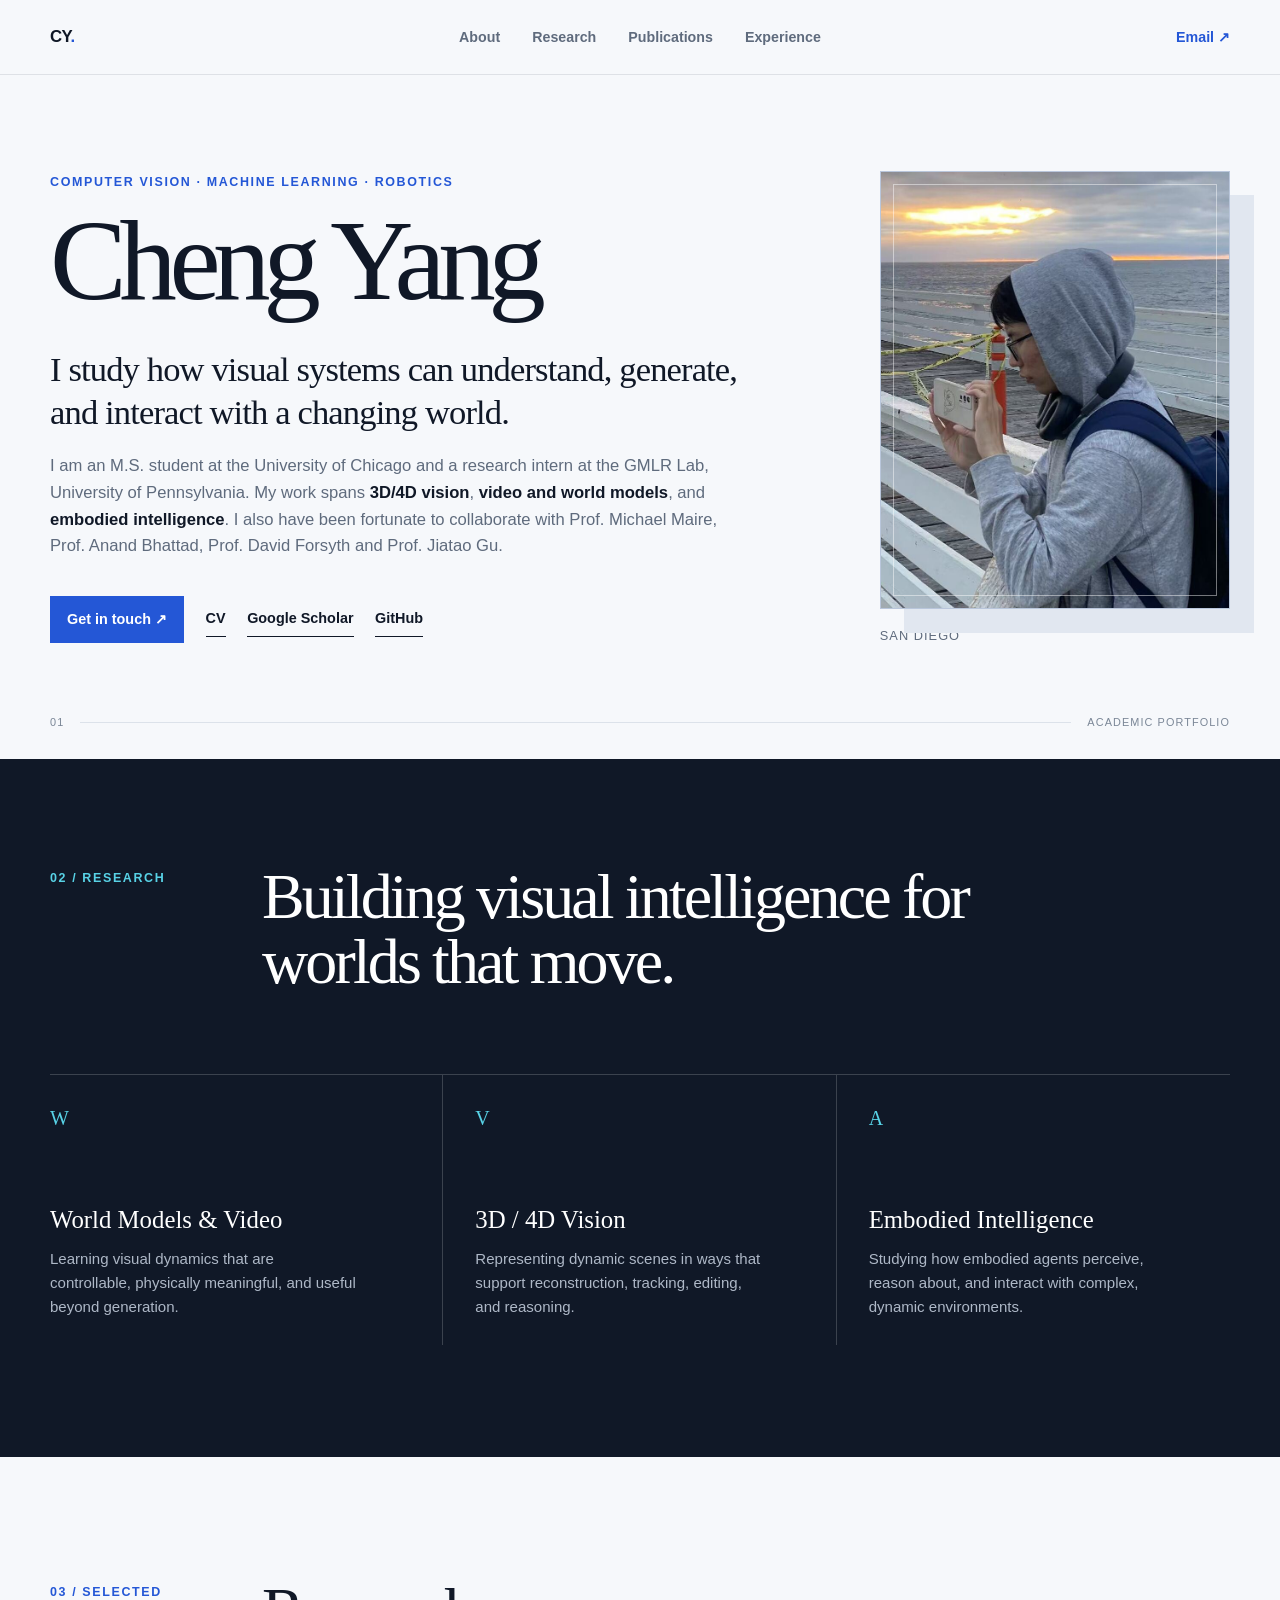
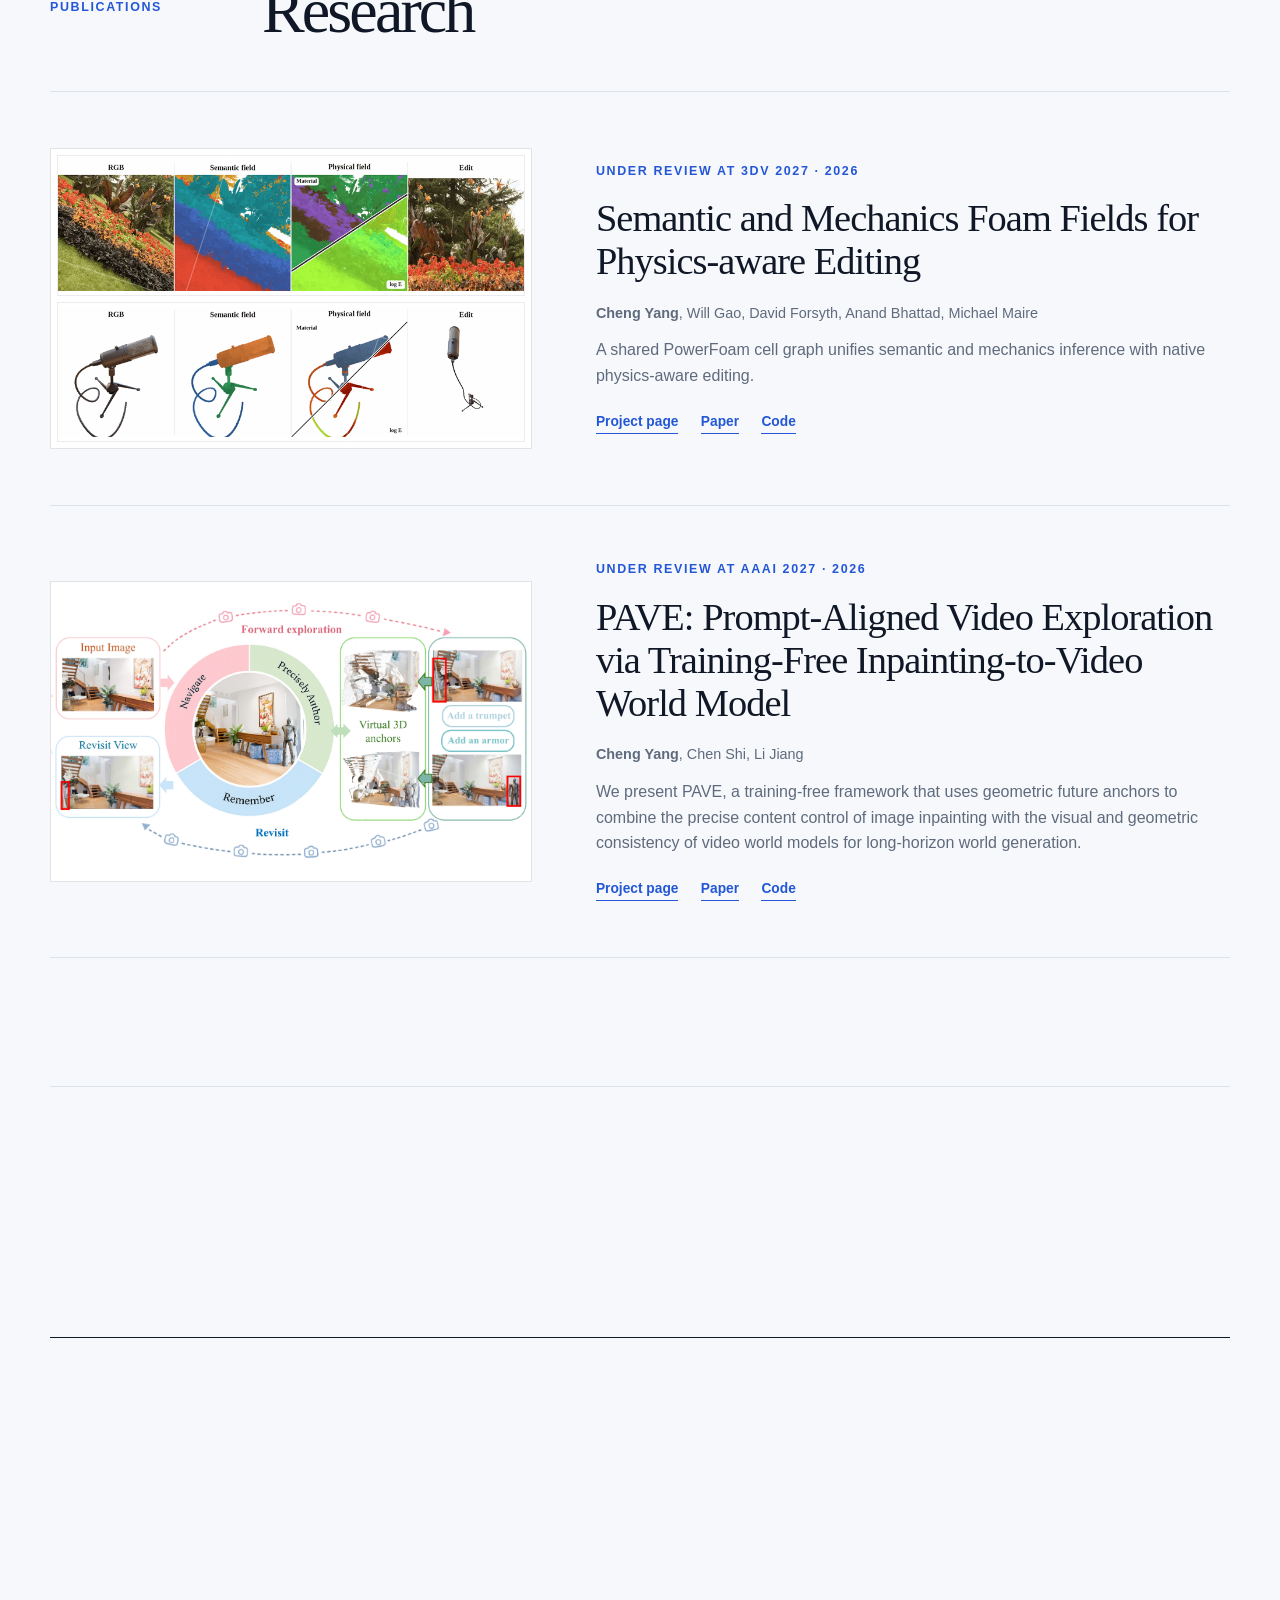
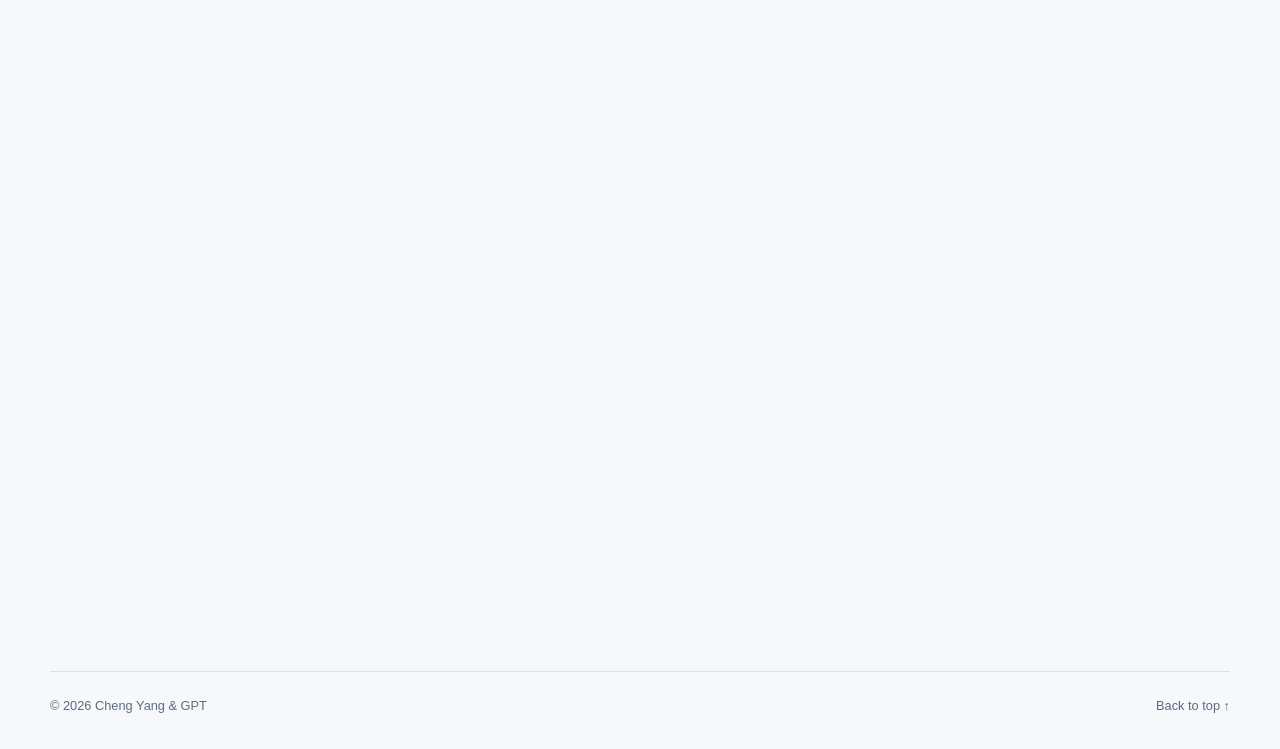
==== index.html @ 05c40b2c "small" ====
<!doctype html>
<html lang="en">
  <head>
    <meta charset="UTF-8" />
    <meta name="viewport" content="width=device-width, initial-scale=1.0" />
    <meta name="description" content="Cheng Yang's academic homepage — research in visual intelligence, 3D/4D vision, world models, and embodied AI." />
    <meta name="theme-color" content="#f6f8fb" />
    <title>Cheng Yang</title>
    <link rel="stylesheet" href="./styles.css" />
  </head>
  <body>
    <a class="skip-link" href="#main">Skip to content</a>

    <header class="site-header" id="top">
      <div class="header-inner">
        <a class="wordmark" href="#top" aria-label="Cheng Yang, home">CY<span class="wordmark-dot">.</span></a>
        <nav aria-label="Main navigation">
          <a href="#about">About</a>
          <a href="#research">Research</a>
          <a href="#publications">Publications</a>
          <a href="#experience">Experience</a>
        </nav>
        <a class="header-contact" href="mailto:chengya@uchicago.edu">Email <span aria-hidden="true">↗</span></a>
      </div>
    </header>

    <main id="main">
      <section class="hero" id="about">
        <div class="hero-copy reveal">
          <p class="eyebrow">Computer Vision · Machine Learning · Robotics</p>
          <h1>Cheng Yang</h1>
          <p class="hero-lede">
            I study how visual systems can understand, generate, and interact with a changing world.
          </p>
          <p class="hero-bio">
            I am an M.S. student at the University of Chicago and a research intern at the <a href="https://jiataogu.me/team/" target="_blank" rel="noreferrer">GMLR Lab</a>,
            University of Pennsylvania. My work spans <strong>3D/4D vision</strong>, <strong>video and world models</strong>,
            and <strong>embodied intelligence</strong>. I also have been fortunate to collaborate with Prof. <a href="https://www.cs.uchicago.edu/~mmaire/" target="_blank" rel="noreferrer">Michael Maire</a>, Prof. <a href="https://anandbhattad.github.io/" target="_blank" rel="noreferrer">Anand Bhattad</a>, Prof. <a href="http://luthuli.cs.uiuc.edu/~daf/" target="_blank" rel="noreferrer">David Forsyth</a> and Prof. <a href="https://jiataogu.me/" target="_blank" rel="noreferrer">Jiatao Gu</a>.
          </p>
          <div class="hero-links" aria-label="Profile links">
            <a class="primary-link" href="mailto:chengya@uchicago.edu">Get in touch <span aria-hidden="true">↗</span></a>
            <a href="#" aria-label="CV placeholder; replace this link with your CV PDF">CV</a>
            <a href="#" aria-label="Google Scholar placeholder; replace this link">Google Scholar</a>
            <a href="https://github.com/ChengY-uchi" target="_blank" rel="noreferrer">GitHub</a>
          </div>
        </div>

        <aside class="portrait-wrap reveal reveal-late" aria-label="Portrait placeholder">
          <div class="portrait-placeholder">
            <div class="portrait-initials" aria-hidden="true">CY</div>
            <img src="./assets/imgs/myself.png" alt="Portrait of Cheng Yang" />
            <div class="portrait-note">
              <!-- <span>Portrait</span>
              <small>Replace with a 4:5 photo</small> -->
            </div>
          </div>
          <p class="portrait-caption">San Diego</p>
        </aside>

        <div class="hero-index" aria-hidden="true">
          <span>01</span>
          <div></div>
          <span>Academic portfolio</span>
        </div>
      </section>

      <section class="research-band" id="research">
        <div class="section-heading reveal">
          <p class="section-number">02 / Research</p>
          <h2>Building visual intelligence for worlds that move.</h2>
        </div>
        <div class="research-grid">
          <article class="research-item reveal">
            <span class="research-code">W</span>
            <h3>World Models &amp; Video</h3>
            <p>Learning visual dynamics that are controllable, physically meaningful, and useful beyond generation.</p>
          </article>
          <article class="research-item reveal reveal-late">
            <span class="research-code">V</span>
            <h3>3D / 4D Vision</h3>
            <p>Representing dynamic scenes in ways that support reconstruction, tracking, editing, and reasoning.</p>
          </article>
          <article class="research-item reveal reveal-later">
            <span class="research-code">A</span>
            <h3>Embodied Intelligence</h3>
            <p>Studying how embodied agents perceive, reason about, and interact with complex, dynamic environments.</p>
          </article>
        </div>
      </section>

      <section class="publications section-shell" id="publications">
        <div class="section-heading publications-heading reveal">
          <p class="section-number">03 / Selected publications</p>
          <h2>Research</h2>
          <!-- <p class="section-aside">Add, remove, or reorder entries in one repeated block.</p> -->
        </div>

        <div class="publication-list">
          <!-- Duplicate a publication article to add another paper. -->
          <article class="publication reveal">
            <div class="publication-visual paper-blue has-image publication-gallery">
              <img src="./assets/imgs/flowers_demo.gif" alt="Paper visual, upper view" />
              <img src="./assets/imgs/microphone_demo.gif" alt="Paper visual, lower view" />
            </div>
            <div class="publication-copy">
              <p class="venue">Under review at 3DV 2027 · 2026</p>
              <h3>Semantic and Mechanics Foam Fields for Physics-aware Editing</h3>
              <p class="authors"><strong>Cheng Yang</strong>, 
                <a href="https://scholar.google.com/citations?user=SacEpXoAAAAJ&hl=en" target="_blank" rel="noreferrer">Will Gao</a>,
                <a href="http://luthuli.cs.uiuc.edu/~daf/" target="_blank" rel="noreferrer">David Forsyth</a>,
                <a href="https://anandbhattad.github.io/" target="_blank" rel="noreferrer">Anand Bhattad</a>,
                <a href="https://people.cs.uchicago.edu/~mmaire/" target="_blank" rel="noreferrer">Michael Maire</a>
              </p>
              <p class="paper-summary">A shared PowerFoam cell graph unifies semantic and mechanics inference with native physics-aware editing.</p>
              <div class="paper-links">
                <!-- <a href="#">Project page</a><a href="#">Paper</a><a href="#">Code</a> -->
                 <a coming soon href="#">Project page</a><a coming soon href="#">Paper</a><a coming soon href="#">Code</a>
              </div>
            </div>
          </article>

          <article class="publication reveal">
            <div class="publication-visual paper-blue has-image" role="img" aria-label="Paper thumbnail placeholder">
              <img src="./assets/imgs/AAAI2027.png" alt="Paper visual" />
            </div>
            <div class="publication-copy">
              <p class="venue">Under review at AAAI 2027 · 2026</p>
              <h3>PAVE: Prompt-Aligned Video Exploration via Training-Free Inpainting-to-Video World Model</h3>
              <p class="authors"><strong>Cheng Yang</strong>, 
                <a href="https://github.com/chenshi3" target="_blank" rel="noreferrer">Chen Shi</a>,
                <a href="https://llijiang.github.io/" target="_blank" rel="noreferrer">Li Jiang</a>
              </p>
              <p class="paper-summary">We present PAVE, a training-free framework that uses geometric future anchors to combine the precise content control of image inpainting with the visual and geometric consistency of video world models for long-horizon world generation.</p>
              <div class="paper-links">
                <a coming soon href="#">Project page</a><a coming soon href="#">Paper</a><a coming soon href="#">Code</a>
              </div>
            </div>
          </article>

          <!-- <article class="publication reveal">
            <div class="publication-visual paper-slate" role="img" aria-label="Paper thumbnail placeholder">
              <span>Paper visual</span>
              <small>Static image, teaser, or short video</small>
            </div>
            <div class="publication-copy">
              <p class="venue">VENUE · YEAR</p>
              <h3>Third paper or ongoing project title</h3>
              <p class="authors"><strong>Cheng Yang</strong>, Collaborator One, Advisor Name</p>
              <p class="paper-summary">This slot can also be labeled “Selected project” while the manuscript is under review.</p>
              <div class="paper-links">
                <a href="#">Project page</a><a href="#">Preprint</a><a href="#">Demo</a>
              </div>
            </div>
          </article> -->
        </div>
      </section>

      <section class="experience section-shell" id="experience">
        <div class="section-heading reveal">
          <p class="section-number">04 / Experience</p>
          <h2>Academic path</h2>
        </div>
        <div class="timeline">
          <article class="timeline-row reveal">
            <p class="timeline-date">2025 — Present</p>
            <div><h3>University of Chicago</h3><p>M.S. in Computer Science · Research with Prof. Michael Maire</p></div>
            <span>Chicago, IL</span>
          </article>
          <article class="timeline-row reveal">
            <p class="timeline-date">Summer 2026</p>
            <div><h3>GMLR Lab, University of Pennsylvania</h3><p>Research Intern · World models and embodied intelligence</p></div>
            <span>Philadelphia, PA</span>
          </article>
          <article class="timeline-row reveal">
            <p class="timeline-date">Summer 2025</p>
            <div><h3>School of Data Science, The Chinese University of Hong Kong (Shenzhen)</h3><p>Research Intern · 3DGS and world models</p></div>
            <span>Shenzhen, China</span>
          </article>
          <article class="timeline-row reveal">
            <p class="timeline-date">Earlier</p>
            <div><h3>Wuhan University</h3><p>Bachelor's studies · Information systems and computer science</p></div>
            <span>Wuhan, China</span>
          </article>
        </div>
      </section>

      <section class="contact section-shell reveal" id="contact">
        <p class="section-number">05 / Contact</p>
        <div class="contact-line">
          <h2>Let’s talk about research.</h2>
          <a href="mailto:chengya@uchicago.edu">chengya@uchicago.edu <span aria-hidden="true">↗</span></a>
        </div>
      </section>
    </main>

    <footer>
      <p>© <span id="year"></span> Cheng Yang & GPT</p>
      <a class="back-to-top" href="#top">Back to top ↑</a>
    </footer>

    <script src="./script.js"></script>
  </body>
</html>
---- styles.css ----
:root {
  --ink: #101827;
  --muted: #5f6b7d;
  --line: #dce2ea;
  --paper: #f6f8fb;
  --white: #ffffff;
  --accent: #2457d6;
  --accent-dark: #173b94;
  --cyan: #58d2e6;
  --serif: "Iowan Old Style", "Baskerville", "Times New Roman", serif;
  --sans: Inter, ui-sans-serif, -apple-system, BlinkMacSystemFont, "Segoe UI", sans-serif;
  --max: 1180px;
}

* { box-sizing: border-box; }

html { scroll-behavior: smooth; }

body {
  margin: 0;
  color: var(--ink);
  background: var(--paper);
  font-family: var(--sans);
  font-size: 16px;
  line-height: 1.6;
  -webkit-font-smoothing: antialiased;
}

a { color: inherit; text-decoration: none; }
a:focus-visible { outline: 3px solid var(--cyan); outline-offset: 4px; }

.skip-link {
  position: fixed;
  left: 1rem;
  top: -5rem;
  z-index: 100;
  padding: .75rem 1rem;
  background: var(--ink);
  color: white;
}
.skip-link:focus { top: 1rem; }

.site-header {
  position: sticky;
  top: 0;
  z-index: 50;
  border-bottom: 1px solid rgba(16, 24, 39, .1);
  background: rgba(246, 248, 251, .92);
  backdrop-filter: blur(16px);
}

.header-inner {
  width: min(calc(100% - 3rem), var(--max));
  height: 74px;
  margin: auto;
  display: grid;
  grid-template-columns: 1fr auto 1fr;
  align-items: center;
  gap: 2rem;
}

.wordmark {
  justify-self: start;
  font-size: 1.05rem;
  font-weight: 780;
  letter-spacing: -.03em;
}
.wordmark-dot { color: var(--accent); }

nav { display: flex; gap: 2rem; }
nav a, .header-contact { font-size: .89rem; font-weight: 600; }
nav a { color: var(--muted); transition: color .2s; }
nav a:hover { color: var(--ink); }

.header-contact {
  justify-self: end;
  color: var(--accent);
}

.hero {
  width: min(calc(100% - 3rem), var(--max));
  min-height: 675px;
  margin: auto;
  display: grid;
  grid-template-columns: minmax(0, 1.35fr) minmax(280px, .65fr);
  gap: clamp(4rem, 8vw, 8rem);
  align-items: center;
  position: relative;
  padding: 6rem 0 7rem;
}

.eyebrow, .section-number, .venue {
  margin: 0 0 1.15rem;
  color: var(--accent);
  font-size: .78rem;
  line-height: 1.2;
  font-weight: 760;
  letter-spacing: .13em;
  text-transform: uppercase;
}

h1, h2, h3, p { text-wrap: pretty; }

h1 {
  margin: 0;
  font: 500 clamp(4.5rem, 9vw, 8rem)/.9 var(--serif);
  letter-spacing: -.065em;
}

.hero-lede {
  max-width: 750px;
  margin: 2.25rem 0 1.25rem;
  font: 500 clamp(1.55rem, 2.7vw, 2.25rem)/1.23 var(--serif);
  letter-spacing: -.025em;
}

.hero-bio {
  max-width: 690px;
  margin: 0;
  color: var(--muted);
  font-size: 1.04rem;
}
.hero-bio strong { color: var(--ink); font-weight: 650; }

.hero-links {
  display: flex;
  flex-wrap: wrap;
  gap: .8rem 1.35rem;
  align-items: center;
  margin-top: 2.25rem;
}
.hero-links a {
  padding: .35rem 0;
  border-bottom: 1px solid currentColor;
  font-size: .9rem;
  font-weight: 680;
}
.hero-links .primary-link {
  padding: .68rem 1rem;
  border: 1px solid var(--accent);
  background: var(--accent);
  color: white;
}
.hero-links .primary-link:hover { background: var(--accent-dark); }
.replace-tag { color: var(--accent); font-size: .66rem; letter-spacing: .04em; }

.portrait-wrap { align-self: center; }
.portrait-placeholder {
  aspect-ratio: 4 / 5;
  position: relative;
  overflow: hidden;
  border: 1px solid #b9c6db;
  background:
    linear-gradient(135deg, rgba(255,255,255,.34), transparent 45%),
    radial-gradient(circle at 72% 20%, rgba(88,210,230,.8), transparent 24%),
    linear-gradient(155deg, #173b94 0%, #2457d6 58%, #0d1730 100%);
  box-shadow: 24px 24px 0 #e1e7f0;
}
.portrait-placeholder::after {
  content: "";
  position: absolute;
  inset: 12px;
  border: 1px solid rgba(255,255,255,.45);
  pointer-events: none;
}
.portrait-placeholder > img {
  position: absolute;
  inset: 0;
  width: 100%;
  height: 100%;
  max-width: 100%;
  max-height: 100%;
  object-fit: contain;
  display: block;
}
.portrait-initials {
  position: absolute;
  left: 1.5rem;
  top: 1.2rem;
  color: rgba(255,255,255,.95);
  font: 500 clamp(3.5rem, 8vw, 6.5rem)/1 var(--serif);
  letter-spacing: -.07em;
}
.portrait-note {
  position: absolute;
  left: 1.55rem;
  right: 1.55rem;
  bottom: 1.4rem;
  display: flex;
  align-items: end;
  justify-content: space-between;
  gap: 1rem;
  color: white;
}
.portrait-note span { font-weight: 700; }
.portrait-note small { max-width: 105px; text-align: right; line-height: 1.35; opacity: .75; }
.portrait-caption { margin: 1.1rem 0 0; color: var(--muted); font-size: .8rem; letter-spacing: .08em; text-transform: uppercase; }

.hero-index {
  position: absolute;
  bottom: 1.7rem;
  left: 0;
  right: 0;
  display: grid;
  grid-template-columns: auto 1fr auto;
  align-items: center;
  gap: 1rem;
  color: #7b8797;
  font-size: .68rem;
  letter-spacing: .1em;
  text-transform: uppercase;
}
.hero-index div { height: 1px; background: var(--line); }

.research-band {
  padding: 7rem max(1.5rem, calc((100vw - var(--max)) / 2));
  color: white;
  background: var(--ink);
}
.research-band .section-number { color: var(--cyan); }
.section-heading { display: grid; grid-template-columns: 180px 1fr; gap: 2rem; align-items: start; }
.section-heading h2 {
  max-width: 860px;
  margin: -.45rem 0 0;
  font: 500 clamp(2.5rem, 5vw, 4.75rem)/1.02 var(--serif);
  letter-spacing: -.045em;
}
.research-grid {
  display: grid;
  grid-template-columns: repeat(3, 1fr);
  margin-top: 5rem;
  border-top: 1px solid rgba(255,255,255,.18);
}
.research-item {
  min-height: 270px;
  padding: 2rem 2rem 0 0;
  border-right: 1px solid rgba(255,255,255,.18);
}
.research-item + .research-item { padding-left: 2rem; }
.research-item:last-child { border-right: 0; }
.research-code { color: var(--cyan); font: 500 1.25rem/1 var(--serif); }
.research-item h3 { margin: 4.5rem 0 .75rem; font: 500 1.55rem/1.2 var(--serif); }
.research-item p { max-width: 310px; margin: 0; color: #aeb8c7; font-size: .94rem; }

.section-shell {
  width: min(calc(100% - 3rem), var(--max));
  margin: auto;
  padding: 8rem 0;
}

.publications-heading {
  grid-template-columns: 180px minmax(0, 1fr) 230px;
  border-bottom: 1px solid var(--line);
  padding-bottom: 3rem;
}
.section-aside { margin: 0; color: var(--muted); font-size: .85rem; }

.publication {
  display: grid;
  grid-template-columns: minmax(300px, .95fr) minmax(0, 1.25fr);
  gap: clamp(2rem, 5vw, 5rem);
  padding: 3.5rem 0;
  border-bottom: 1px solid var(--line);
  align-items: center;
}
.publication-visual {
  aspect-ratio: 16 / 10;
  position: relative;
  overflow: hidden;
  display: flex;
  flex-direction: column;
  align-items: center;
  justify-content: center;
  gap: .35rem;
  border: 1px solid rgba(16,24,39,.12);
  color: white;
}
.publication-visual::before,
.publication-visual::after {
  content: "";
  position: absolute;
  width: 48%;
  aspect-ratio: 1;
  border: 1px solid rgba(255,255,255,.3);
  transform: rotate(18deg);
}
.publication-visual::before { left: -12%; top: -37%; }
.publication-visual::after { right: -8%; bottom: -50%; }
.publication-visual img {
  position: absolute;
  inset: 0;
  width: 100%;
  height: 100%;
  max-width: 100%;
  max-height: 100%;
  object-fit: contain;
  display: block;
}
.paper-blue { background: linear-gradient(145deg, #173b94, #2b65ef); }
.paper-cyan { background: linear-gradient(145deg, #087d98, #58d2e6); }
.paper-slate { background: linear-gradient(145deg, #26344e, #71819d); }
.publication-visual.has-image { background: #fff; }
.publication-gallery {
  display: grid;
  grid-template-rows: repeat(2, minmax(0, 1fr));
  gap: 6px;
  padding: 6px;
}
.publication-gallery img {
  position: static;
  width: 100%;
  height: 100%;
  min-height: 0;
  object-fit: contain;
  border: 1px solid rgba(16,24,39,.08);
}
.publication-visual span { z-index: 1; font: 500 1.55rem/1 var(--serif); }
.publication-visual small { z-index: 1; opacity: .78; }
.publication-copy h3 { margin: 0; font: 500 clamp(1.65rem, 3vw, 2.45rem)/1.12 var(--serif); letter-spacing: -.025em; }
.authors { margin: 1.15rem 0 .8rem; color: var(--muted); font-size: .9rem; }
.paper-summary { max-width: 650px; margin: 0; color: var(--muted); }
.paper-links { display: flex; flex-wrap: wrap; gap: 1.4rem; margin-top: 1.4rem; }
.paper-links a { color: var(--accent); font-size: .86rem; font-weight: 700; border-bottom: 1px solid currentColor; }

.experience { border-top: 1px solid var(--line); }
.experience .section-heading { margin-bottom: 4rem; }
.timeline { border-top: 1px solid var(--ink); }
.timeline-row {
  display: grid;
  grid-template-columns: 180px minmax(0, 1fr) 150px;
  gap: 2rem;
  align-items: start;
  padding: 2rem 0;
  border-bottom: 1px solid var(--line);
}
.timeline-row p { margin: 0; color: var(--muted); font-size: .9rem; }
.timeline-row h3 { margin: -.2rem 0 .25rem; font: 500 1.35rem/1.25 var(--serif); }
.timeline-row > span { text-align: right; color: var(--muted); font-size: .82rem; }

.contact { border-top: 1px solid var(--ink); padding-bottom: 6rem; }
.contact-line { display: flex; align-items: end; justify-content: space-between; gap: 2rem; }
.contact h2 { max-width: 690px; margin: .5rem 0 0; font: 500 clamp(2.7rem, 6vw, 5.4rem)/.98 var(--serif); letter-spacing: -.05em; }
.contact a { color: var(--accent); font-weight: 700; border-bottom: 1px solid currentColor; }

footer {
  width: min(calc(100% - 3rem), var(--max));
  margin: auto;
  padding: 1.5rem 0 2rem;
  border-top: 1px solid var(--line);
  display: flex;
  justify-content: space-between;
  color: var(--muted);
  font-size: .8rem;
}
footer p { margin: 0; }

.reveal {
  opacity: 0;
  transform: translateY(18px);
  transition: opacity .7s ease, transform .7s ease;
}
.reveal-late { transition-delay: .12s; }
.reveal-later { transition-delay: .22s; }
.reveal.visible { opacity: 1; transform: none; }

@media (prefers-reduced-motion: reduce) {
  html { scroll-behavior: auto; }
  .reveal { opacity: 1; transform: none; transition: none; }
}

@media (max-width: 900px) {
  .header-inner { grid-template-columns: 1fr auto; }
  nav { display: none; }
  .hero { grid-template-columns: 1fr 260px; gap: 3rem; min-height: auto; }
  h1 { font-size: clamp(4rem, 12vw, 6.5rem); }
  .section-heading, .publications-heading { grid-template-columns: 1fr; gap: .75rem; }
  .section-aside { max-width: 360px; }
  .research-grid { grid-template-columns: 1fr; }
  .research-item, .research-item + .research-item { min-height: auto; padding: 1.8rem 0 2rem; border-right: 0; border-bottom: 1px solid rgba(255,255,255,.18); }
  .research-item h3 { margin: 2rem 0 .5rem; }
  .publication { gap: 2rem; }
  .timeline-row { grid-template-columns: 135px 1fr; }
  .timeline-row > span { display: none; }
}

@media (max-width: 680px) {
  .header-inner, .hero, .section-shell, footer { width: min(calc(100% - 2rem), var(--max)); }
  .header-inner { height: 64px; }
  .header-contact { font-size: .82rem; }
  .hero { display: flex; flex-direction: column; align-items: stretch; padding: 4.5rem 0 6rem; }
  h1 { font-size: clamp(4.1rem, 22vw, 6rem); }
  .hero-lede { font-size: 1.65rem; }
  .portrait-wrap { width: min(78vw, 310px); margin: 1rem 0 0 auto; }
  .hero-index { bottom: 1.25rem; }
  .research-band { padding: 6rem 1rem; }
  .research-grid { margin-top: 3rem; }
  .section-shell { padding: 6rem 0; }
  .publication { grid-template-columns: 1fr; padding: 2.75rem 0; }
  .publication-copy h3 { font-size: 1.8rem; }
  .timeline-row { grid-template-columns: 1fr; gap: .4rem; }
  .contact-line { align-items: start; flex-direction: column; }
  .contact a { overflow-wrap: anywhere; }
}
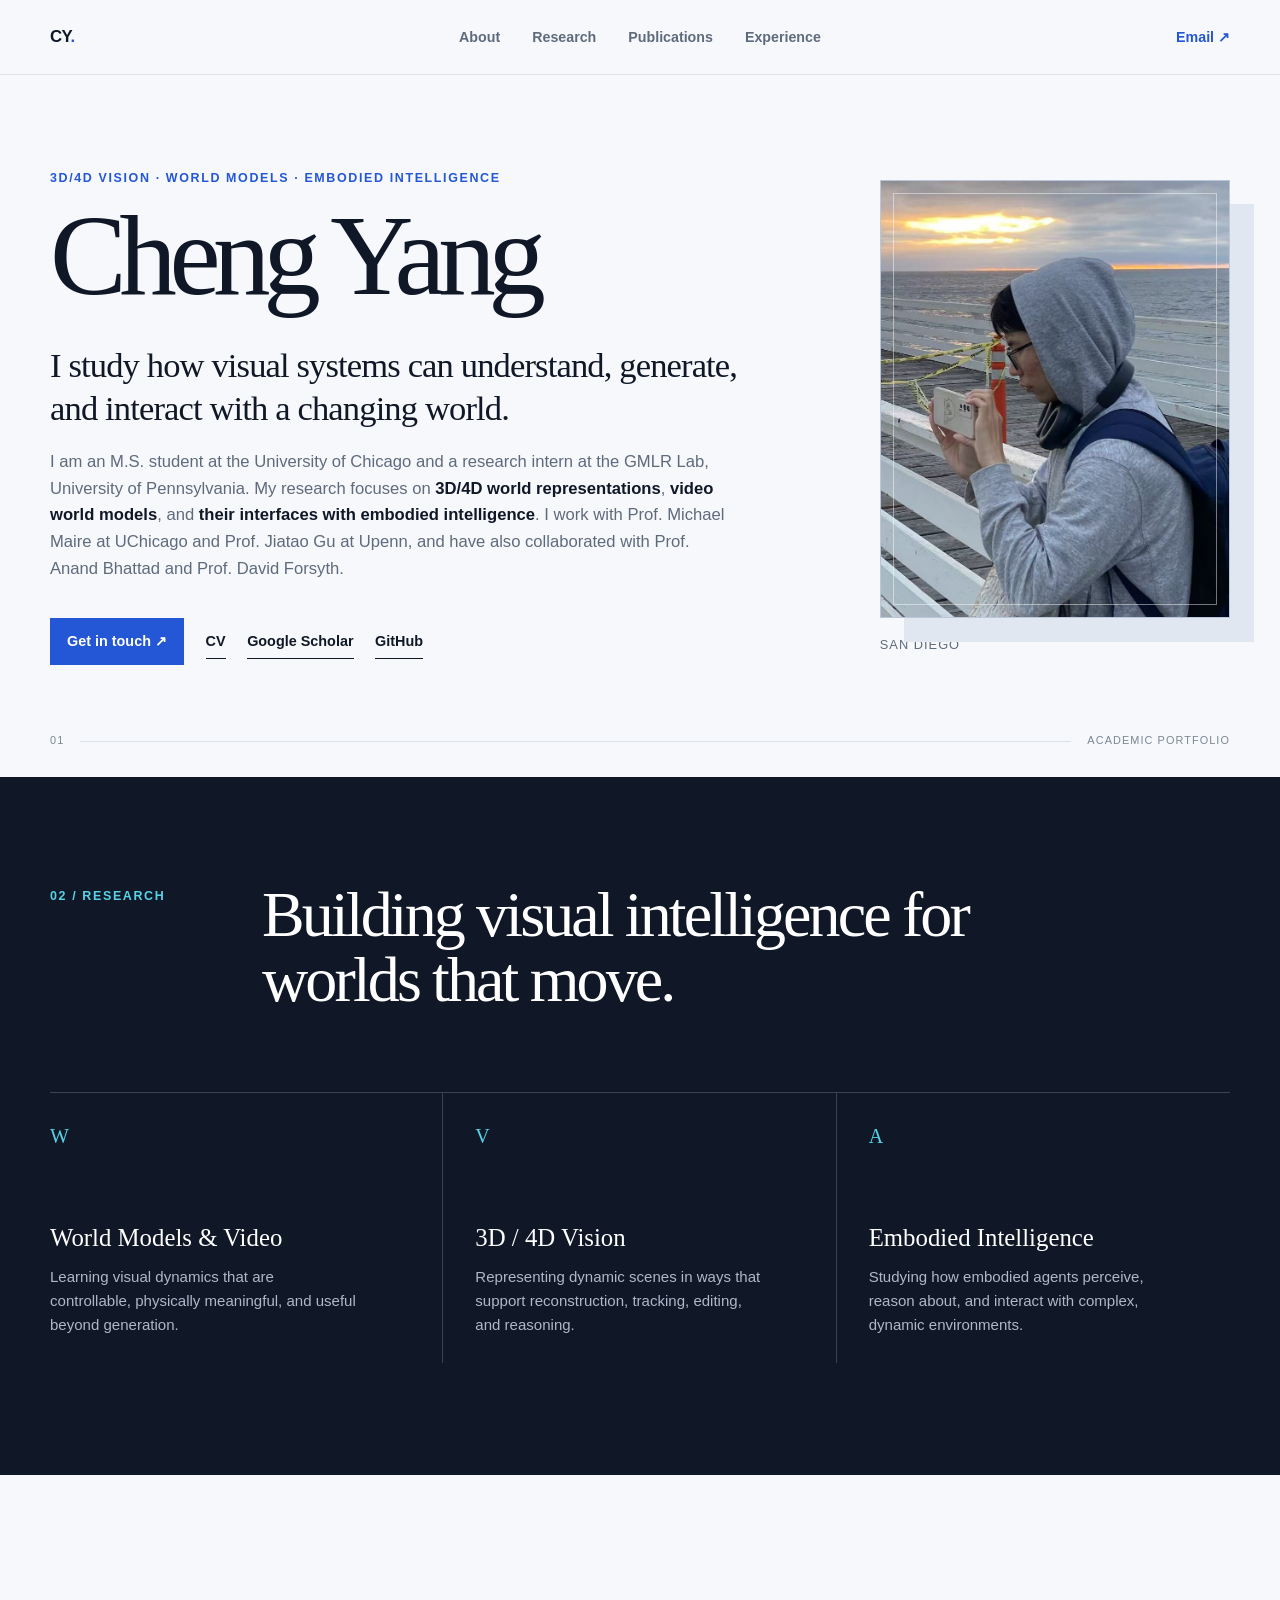
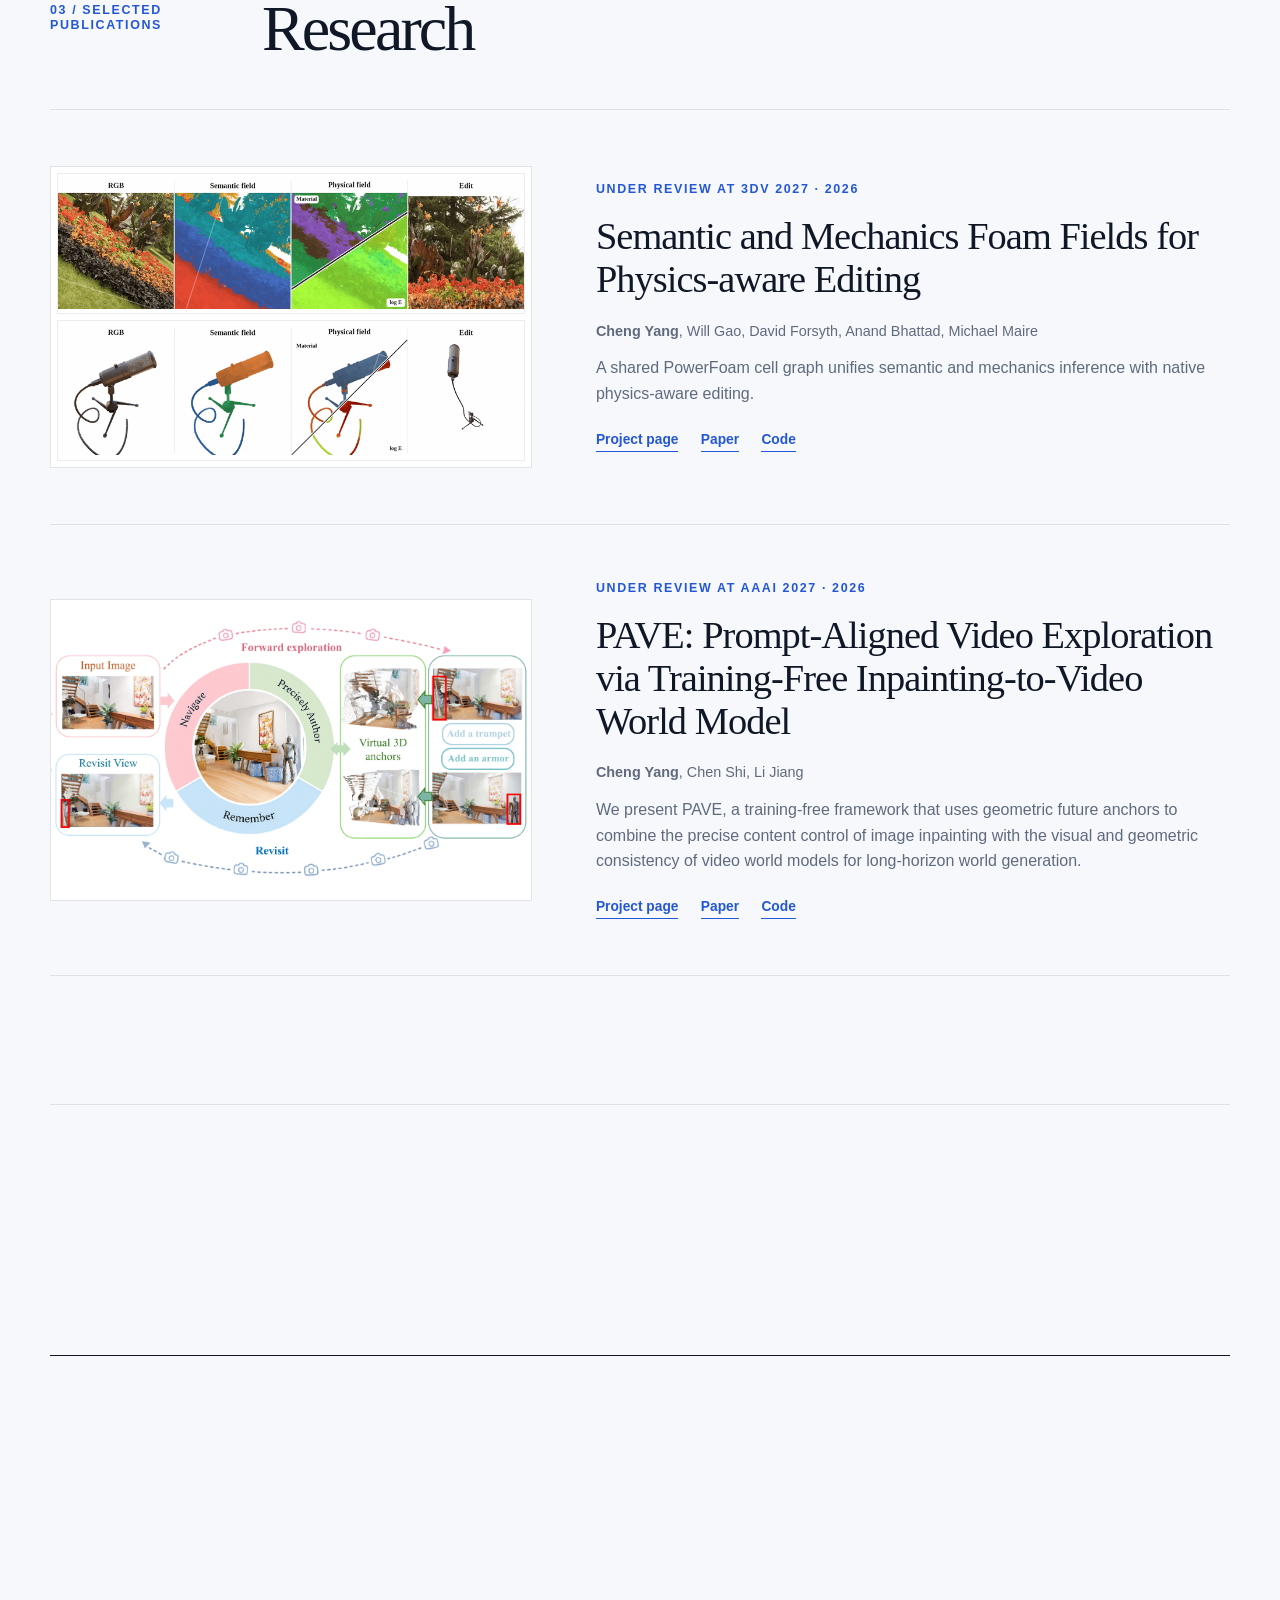
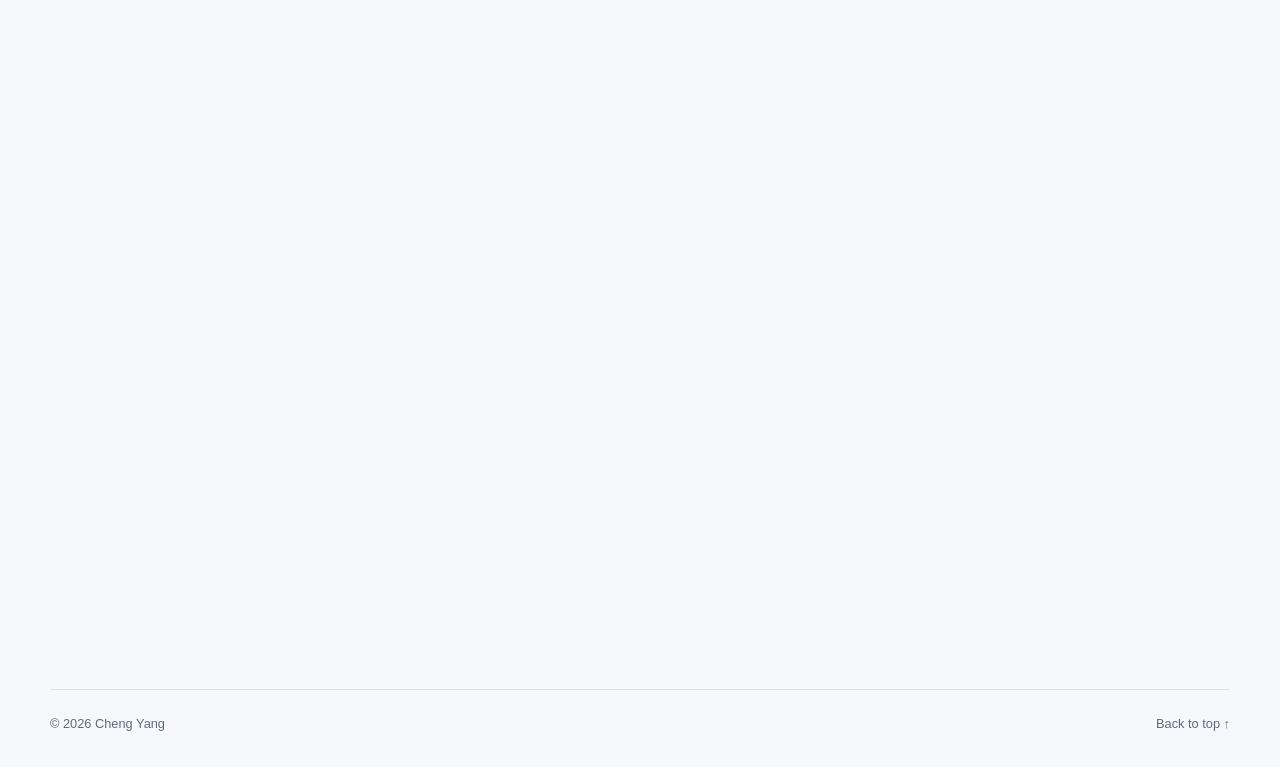
==== commit fec47c8d: "reframe" ====
--- a/index.html
+++ b/index.html
@@ -27,15 +27,15 @@
     <main id="main">
       <section class="hero" id="about">
         <div class="hero-copy reveal">
-          <p class="eyebrow">Computer Vision · Machine Learning · Robotics</p>
+          <p class="eyebrow">3D/4D Vision · World Models · Embodied Intelligence</p>
           <h1>Cheng Yang</h1>
           <p class="hero-lede">
             I study how visual systems can understand, generate, and interact with a changing world.
           </p>
           <p class="hero-bio">
             I am an M.S. student at the University of Chicago and a research intern at the <a href="https://jiataogu.me/team/" target="_blank" rel="noreferrer">GMLR Lab</a>,
-            University of Pennsylvania. My work spans <strong>3D/4D vision</strong>, <strong>video and world models</strong>,
-            and <strong>embodied intelligence</strong>. I also have been fortunate to collaborate with Prof. <a href="https://www.cs.uchicago.edu/~mmaire/" target="_blank" rel="noreferrer">Michael Maire</a>, Prof. <a href="https://anandbhattad.github.io/" target="_blank" rel="noreferrer">Anand Bhattad</a>, Prof. <a href="http://luthuli.cs.uiuc.edu/~daf/" target="_blank" rel="noreferrer">David Forsyth</a> and Prof. <a href="https://jiataogu.me/" target="_blank" rel="noreferrer">Jiatao Gu</a>.
+            University of Pennsylvania. My research focuses on <strong>3D/4D world representations</strong>, <strong>video world models</strong>,
+            and <strong>their interfaces with embodied intelligence</strong>. I work with Prof. <a href="https://www.cs.uchicago.edu/~mmaire/" target="_blank" rel="noreferrer">Michael Maire</a> at UChicago and Prof. <a href="https://jiataogu.me/" target="_blank" rel="noreferrer">Jiatao Gu</a> at Upenn, and have also collaborated with Prof. <a href="https://anandbhattad.github.io/" target="_blank" rel="noreferrer">Anand Bhattad</a> and Prof. <a href="http://luthuli.cs.uiuc.edu/~daf/" target="_blank" rel="noreferrer">David Forsyth</a>.
           </p>
           <div class="hero-links" aria-label="Profile links">
             <a class="primary-link" href="mailto:chengya@uchicago.edu">Get in touch <span aria-hidden="true">↗</span></a>
@@ -194,7 +194,7 @@
     </main>
 
     <footer>
-      <p>© <span id="year"></span> Cheng Yang & GPT</p>
+      <p>© <span id="year"></span> Cheng Yang</p>
       <a class="back-to-top" href="#top">Back to top ↑</a>
     </footer>
 
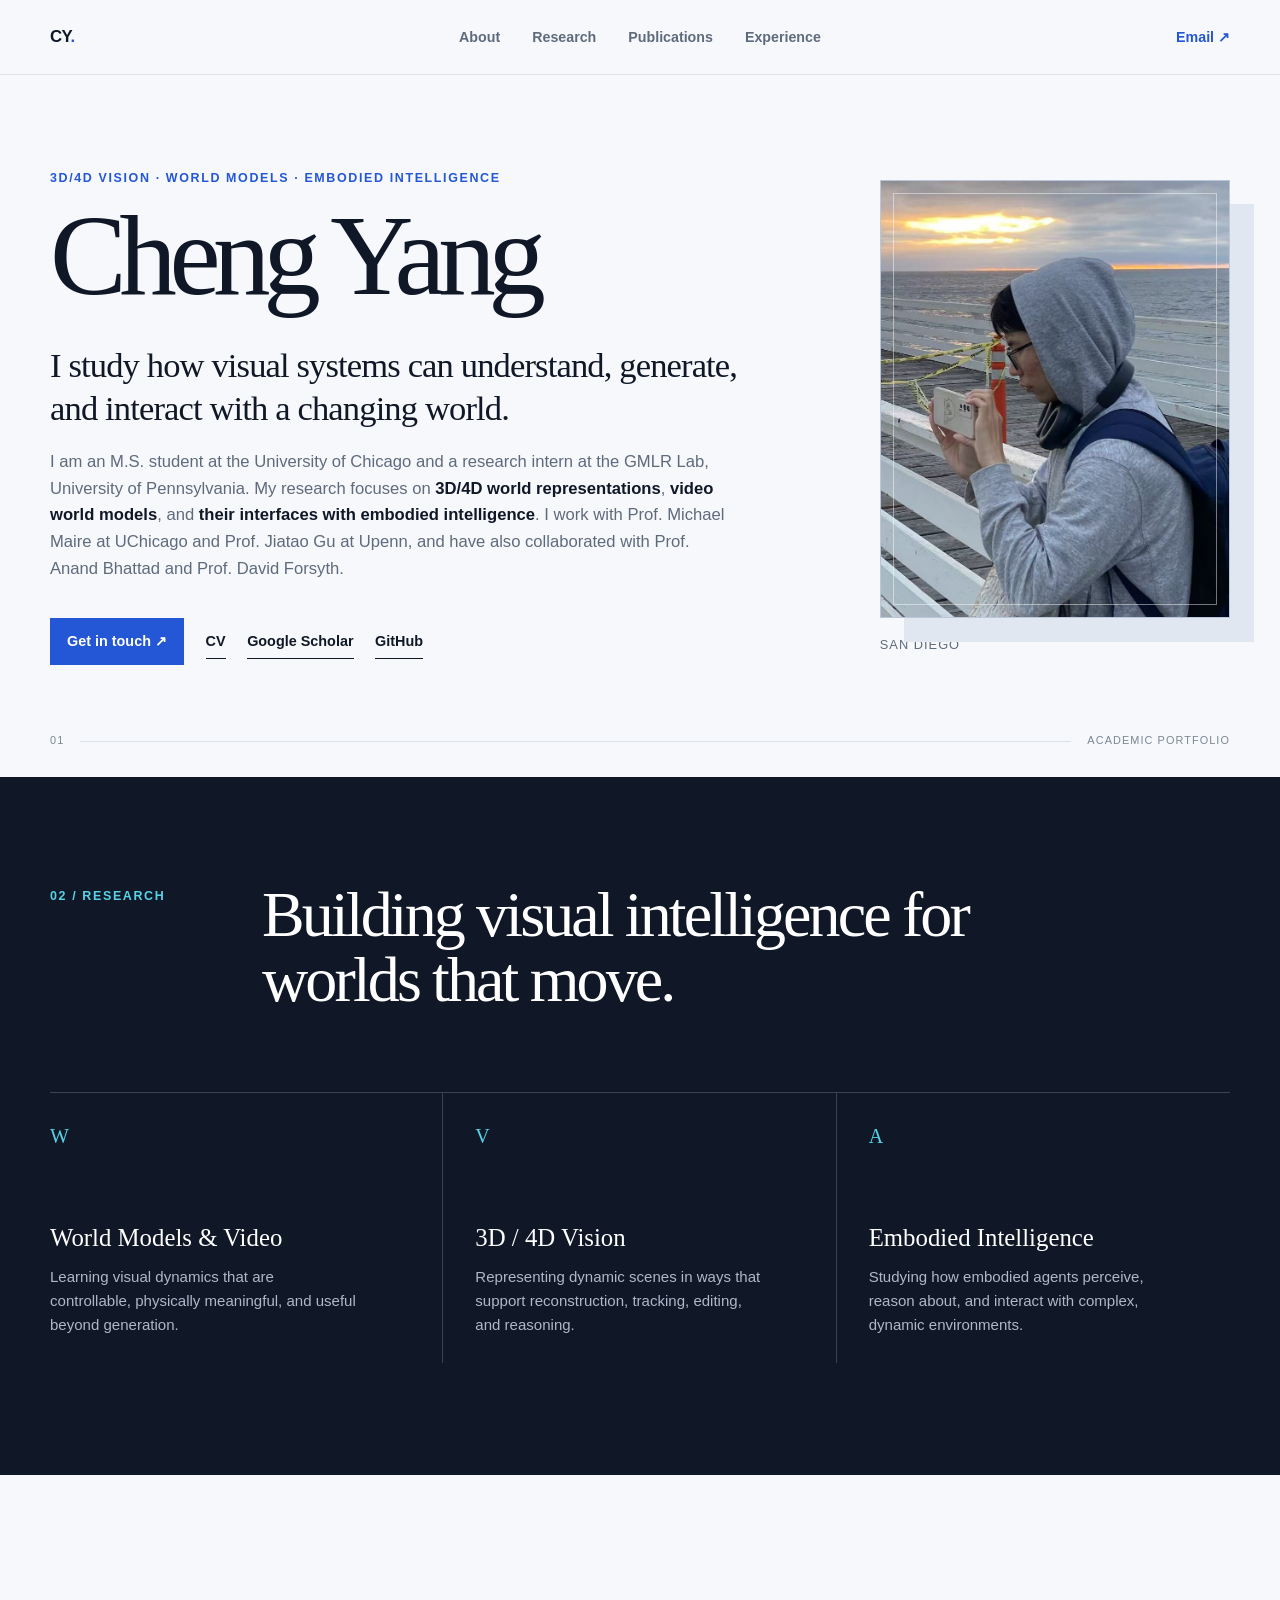
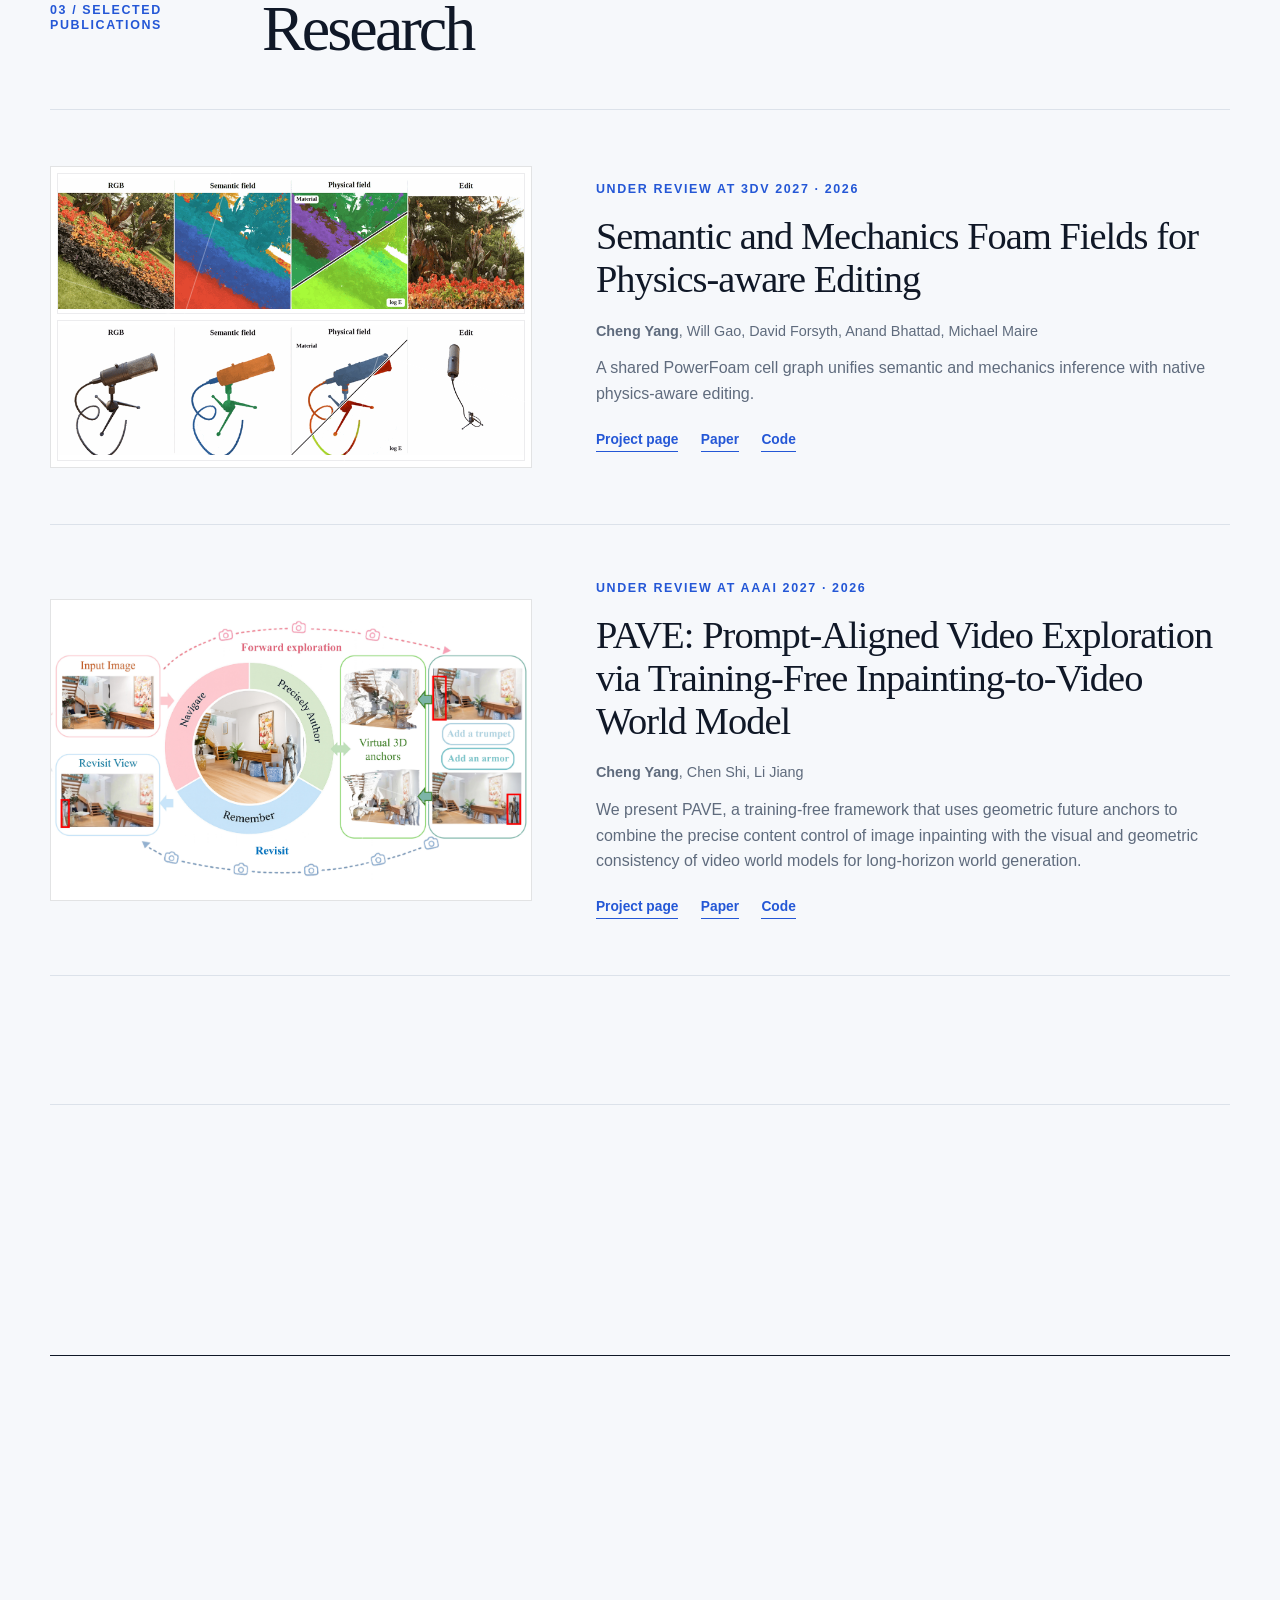
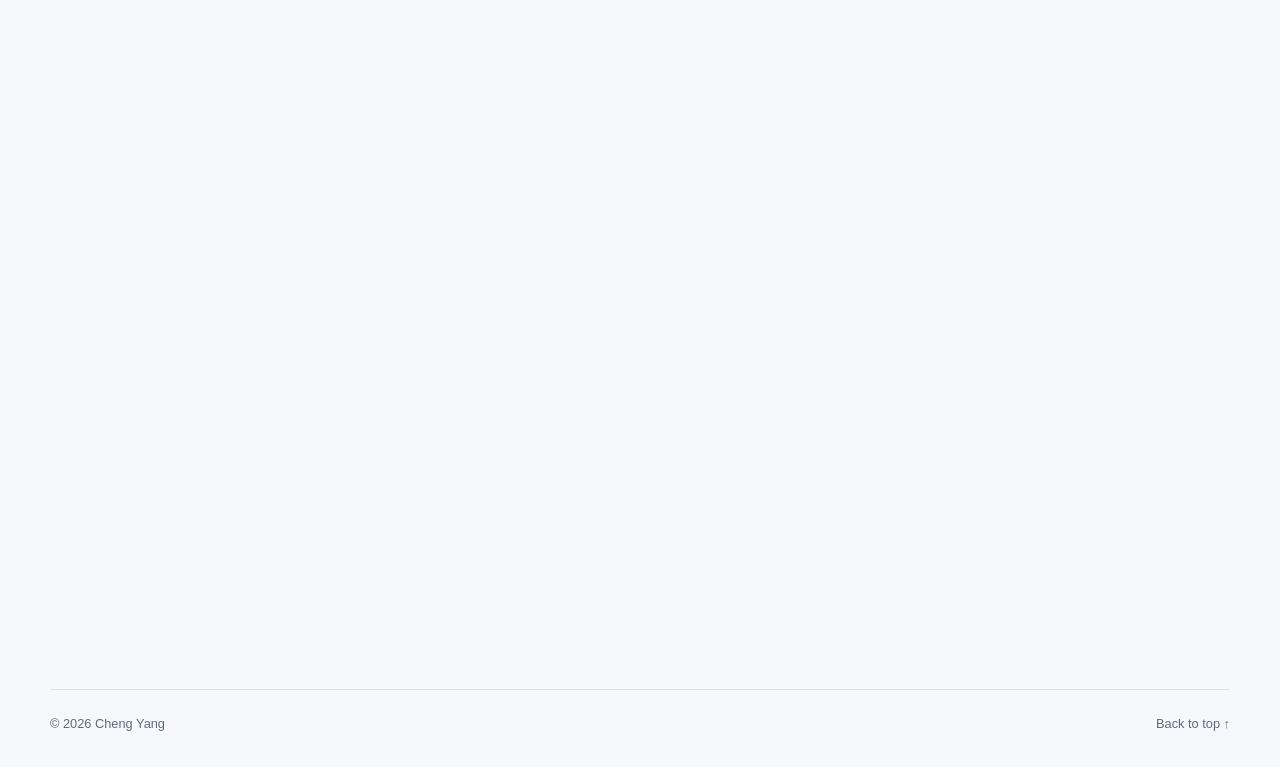
==== commit 8428047e: "cv" ====
--- a/index.html
+++ b/index.html
@@ -39,7 +39,7 @@
           </p>
           <div class="hero-links" aria-label="Profile links">
             <a class="primary-link" href="mailto:chengya@uchicago.edu">Get in touch <span aria-hidden="true">↗</span></a>
-            <a href="#" aria-label="CV placeholder; replace this link with your CV PDF">CV</a>
+            <a href="./assets/CV_ChengY.pdf" target="_blank" rel="noreferrer">CV</a>
             <a href="#" aria-label="Google Scholar placeholder; replace this link">Google Scholar</a>
             <a href="https://github.com/ChengY-uchi" target="_blank" rel="noreferrer">GitHub</a>
           </div>
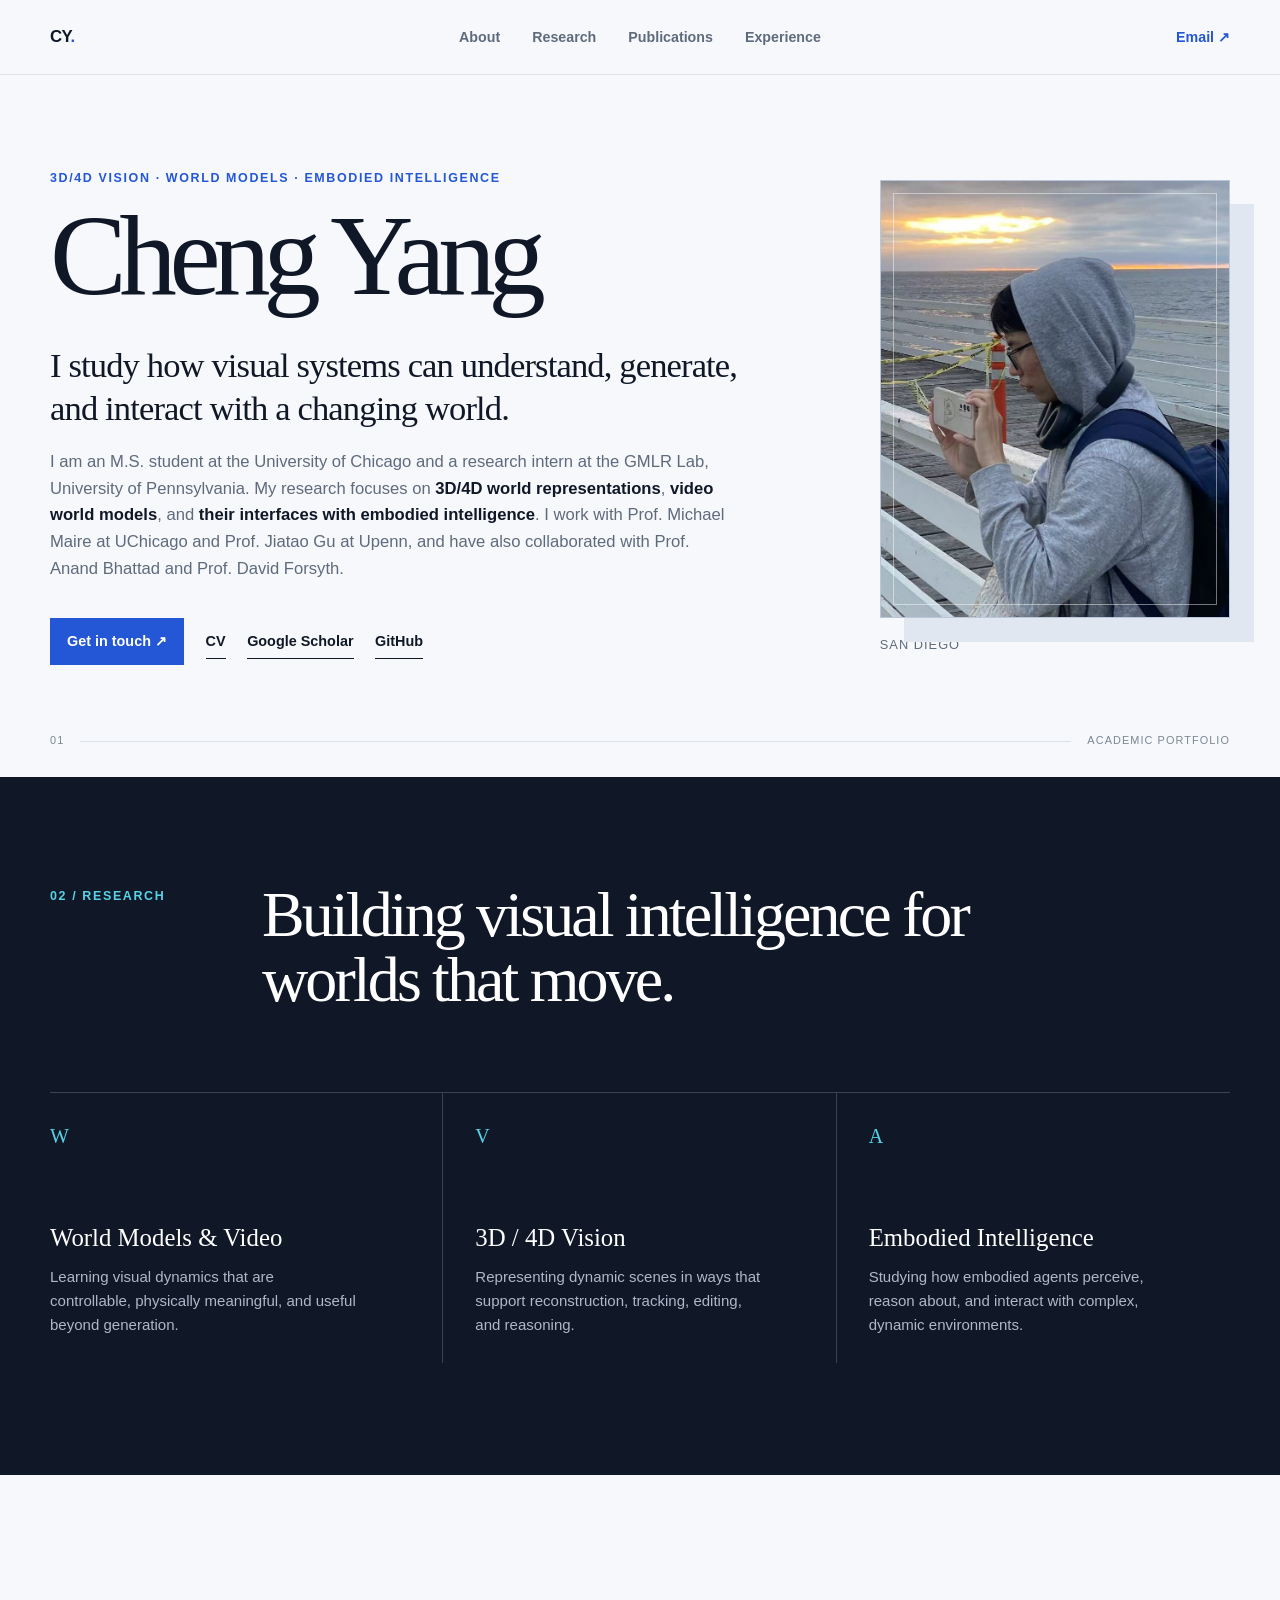
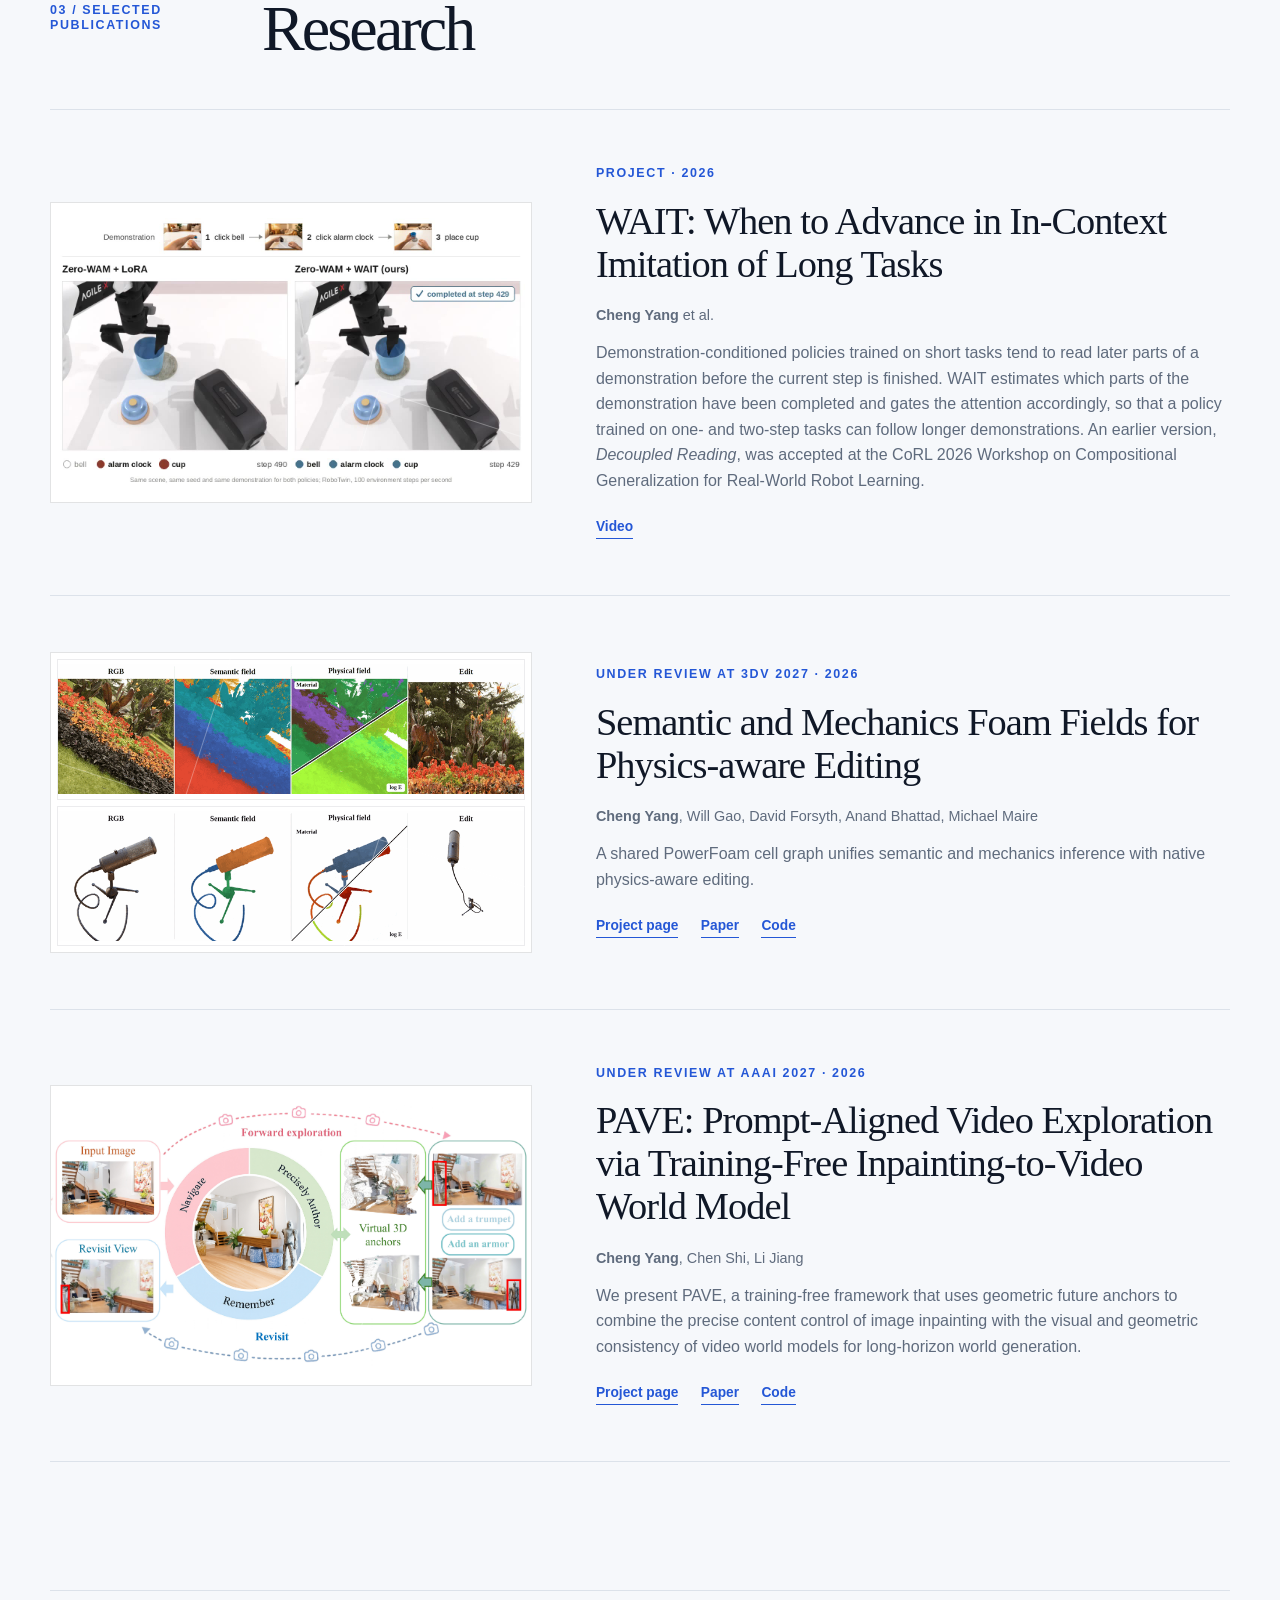
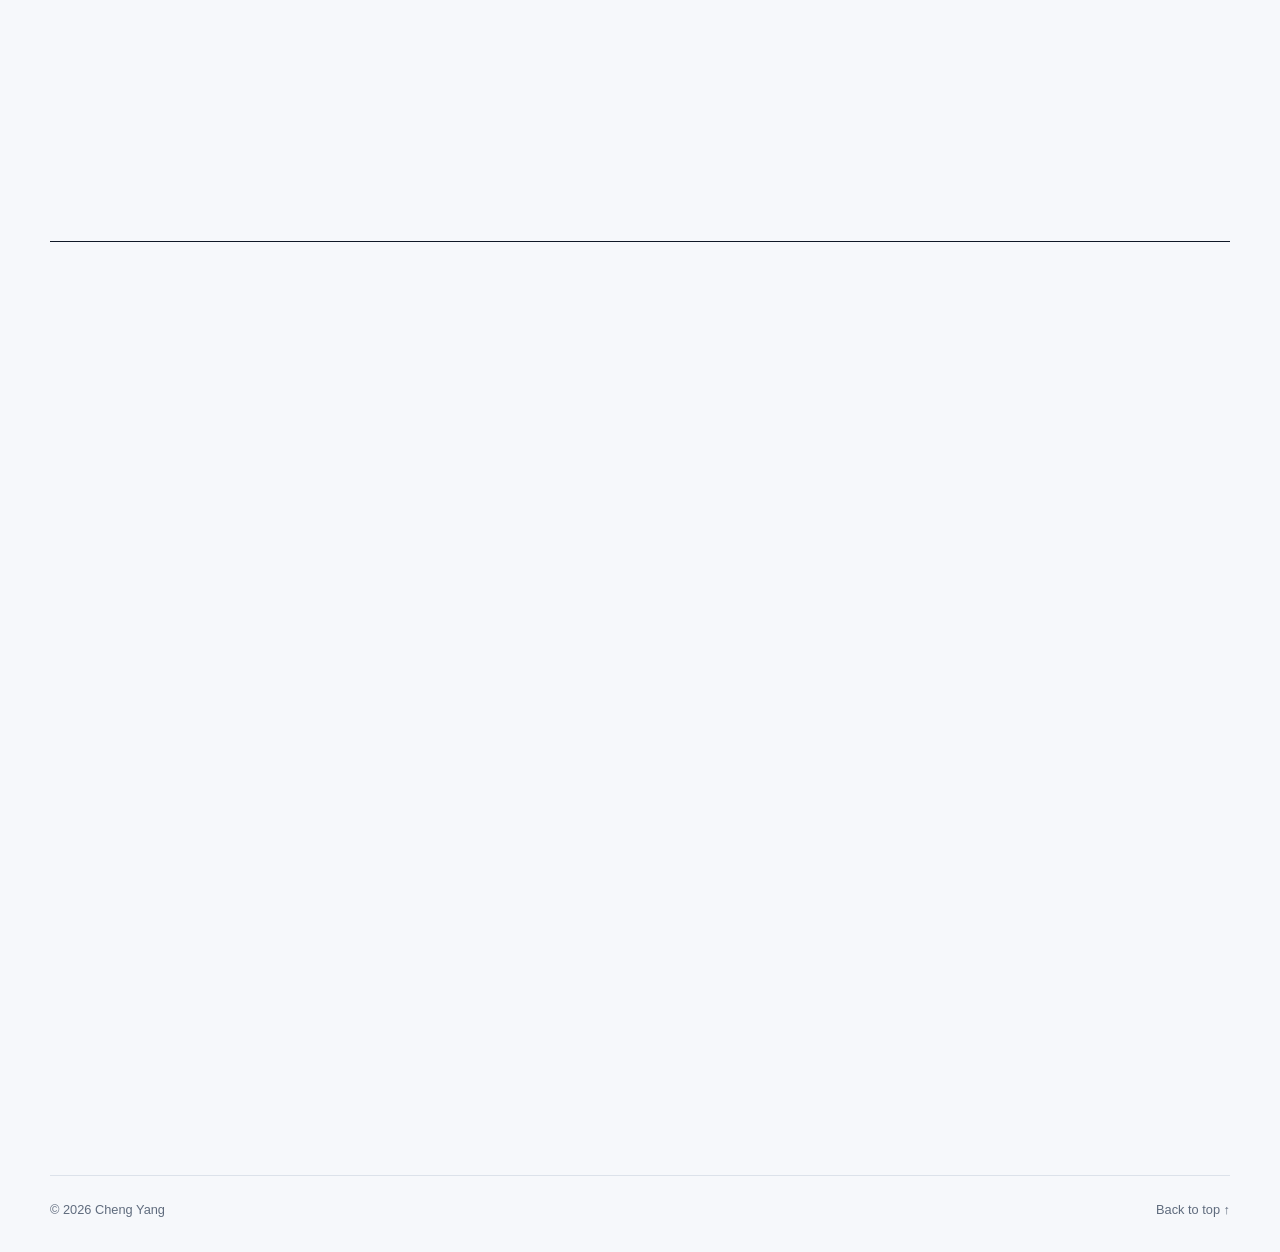
==== commit d9cb1ebf: "Add WAIT entry with the RoboTwin comparison video New publication entry at the top of the list with " ====
--- a/index.html
+++ b/index.html
@@ -98,6 +98,21 @@
         <div class="publication-list">
           <!-- Duplicate a publication article to add another paper. -->
           <article class="publication reveal">
+            <div class="publication-visual paper-blue has-image">
+              <video src="./assets/videos/wait_robotwin_comparison.mp4" poster="./assets/imgs/wait_robotwin_poster.jpg" autoplay muted loop playsinline preload="metadata" aria-label="Side-by-side rollouts on RoboTwin: Zero-WAM + LoRA skips a step of the demonstration, Zero-WAM + WAIT completes all three steps in order"></video>
+            </div>
+            <div class="publication-copy">
+              <p class="venue">Project · 2026</p>
+              <h3>WAIT: When to Advance in In-Context Imitation of Long Tasks</h3>
+              <p class="authors"><strong>Cheng Yang</strong> et al.</p>
+              <p class="paper-summary">Demonstration-conditioned policies trained on short tasks tend to read later parts of a demonstration before the current step is finished. WAIT estimates which parts of the demonstration have been completed and gates the attention accordingly, so that a policy trained on one- and two-step tasks can follow longer demonstrations. An earlier version, <em>Decoupled Reading</em>, was accepted at the CoRL 2026 Workshop on Compositional Generalization for Real-World Robot Learning.</p>
+              <div class="paper-links">
+                <a href="./assets/videos/wait_robotwin_comparison.mp4" target="_blank" rel="noreferrer">Video</a>
+              </div>
+            </div>
+          </article>
+
+          <article class="publication reveal">
             <div class="publication-visual paper-blue has-image publication-gallery">
               <img src="./assets/imgs/flowers_demo.gif" alt="Paper visual, upper view" />
               <img src="./assets/imgs/microphone_demo.gif" alt="Paper visual, lower view" />
--- a/styles.css
+++ b/styles.css
@@ -295,6 +295,15 @@
   max-height: 100%;
   object-fit: contain;
   display: block;
+}
+.publication-visual video {
+  position: absolute;
+  inset: 0;
+  width: 100%;
+  height: 100%;
+  object-fit: contain;
+  display: block;
+  background: #fff;
 }
 .paper-blue { background: linear-gradient(145deg, #173b94, #2b65ef); }
 .paper-cyan { background: linear-gradient(145deg, #087d98, #58d2e6); }
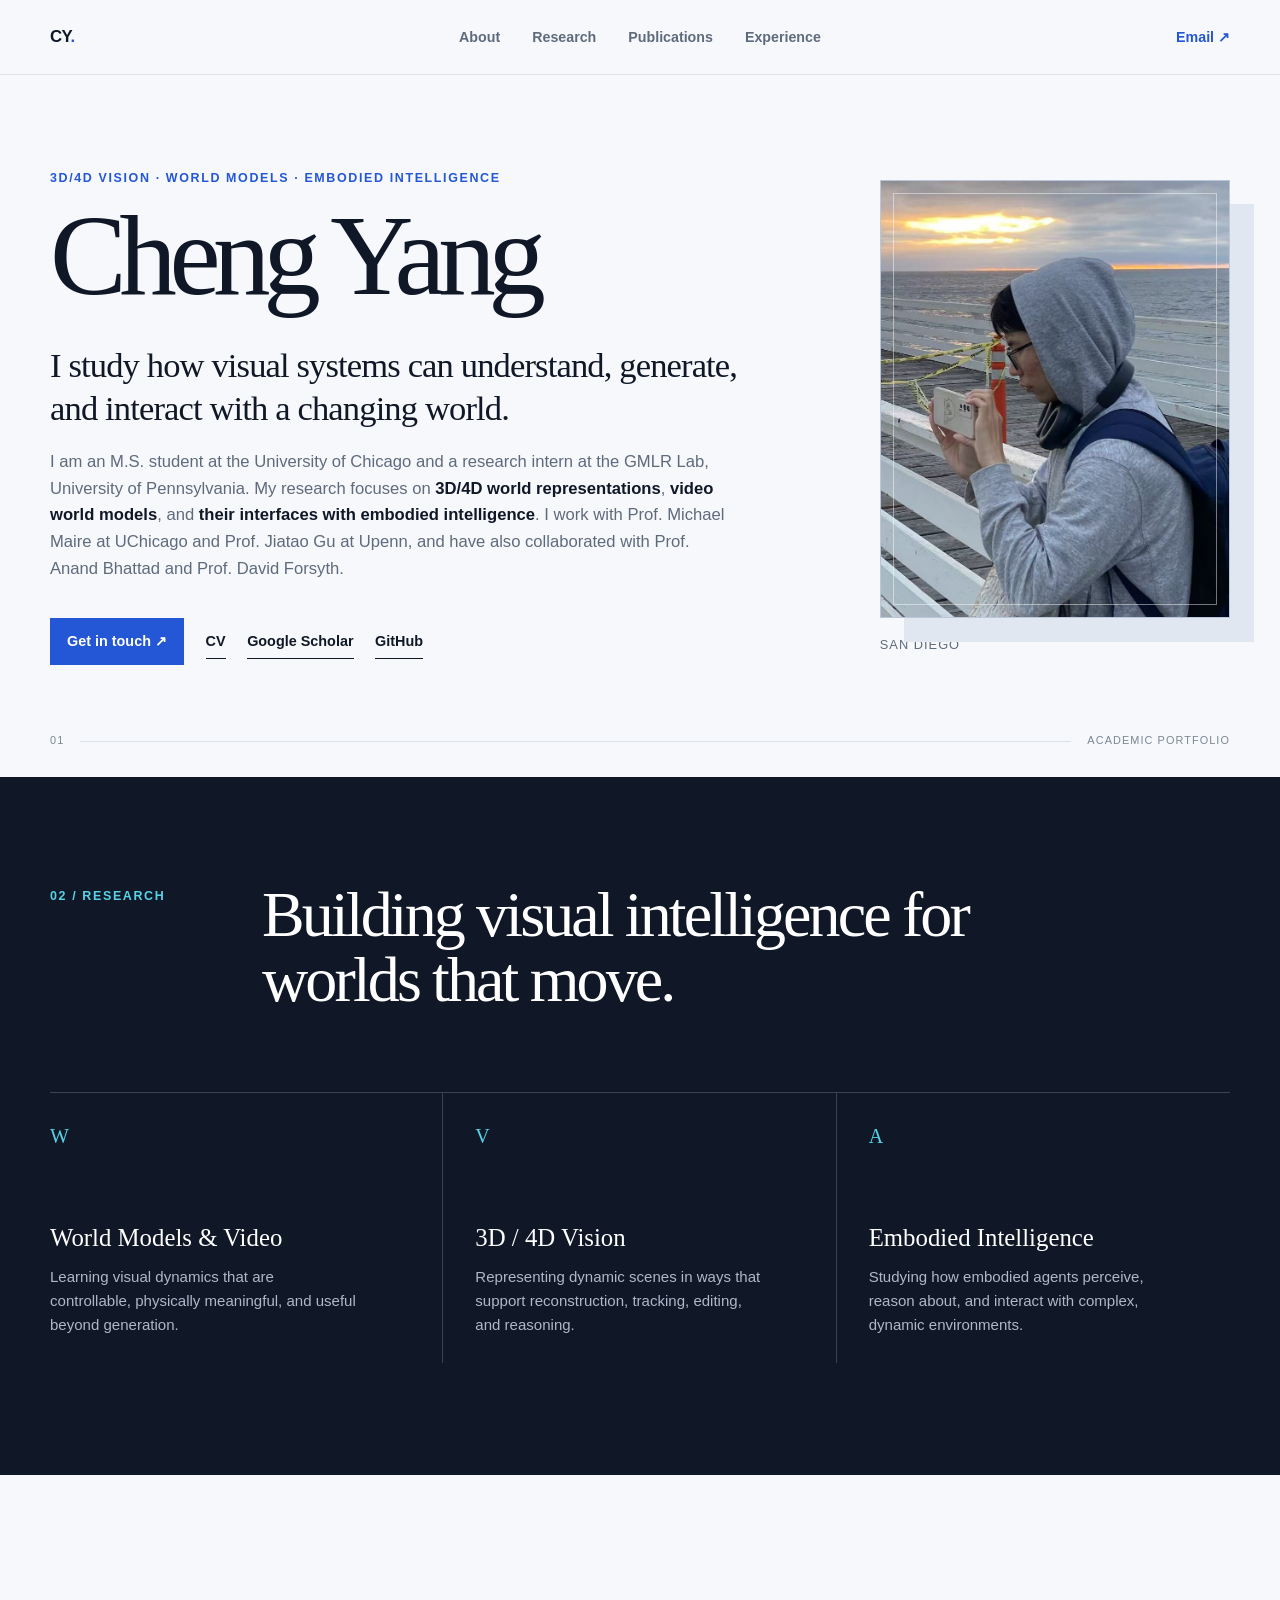
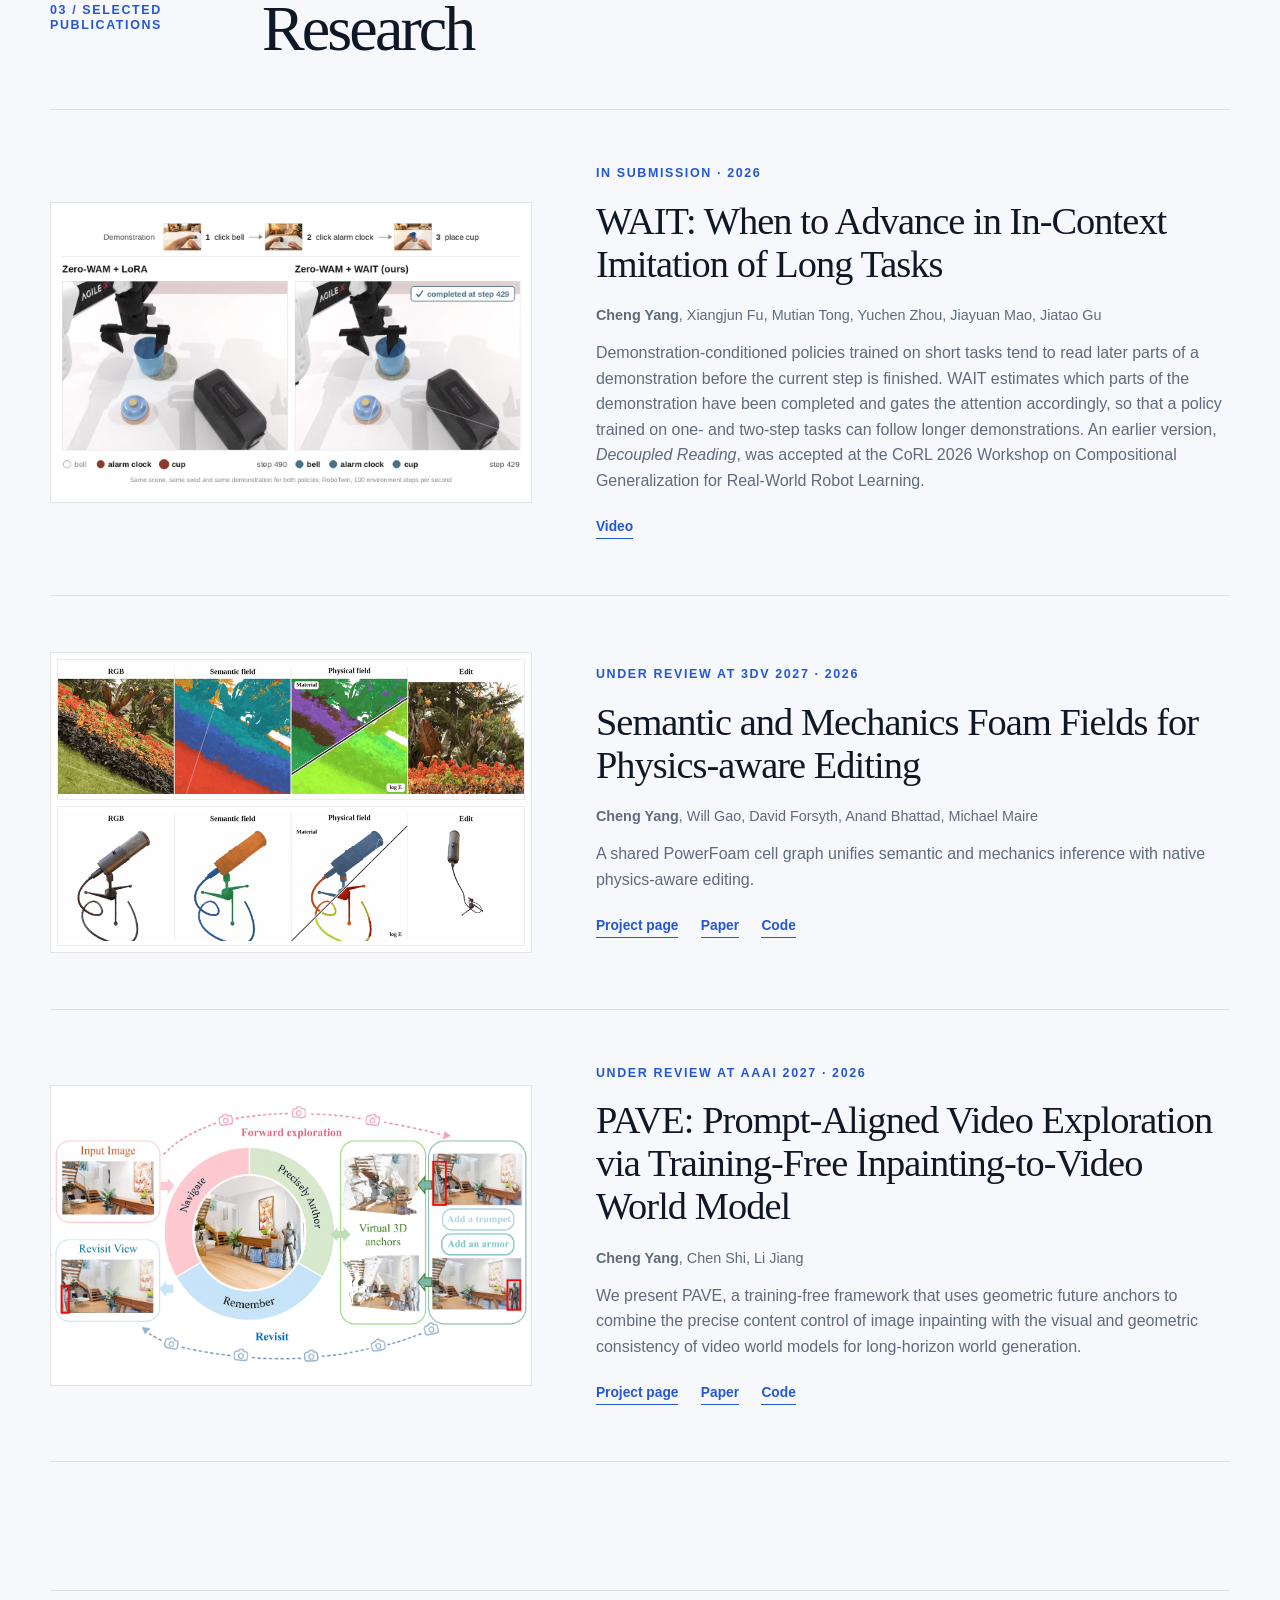
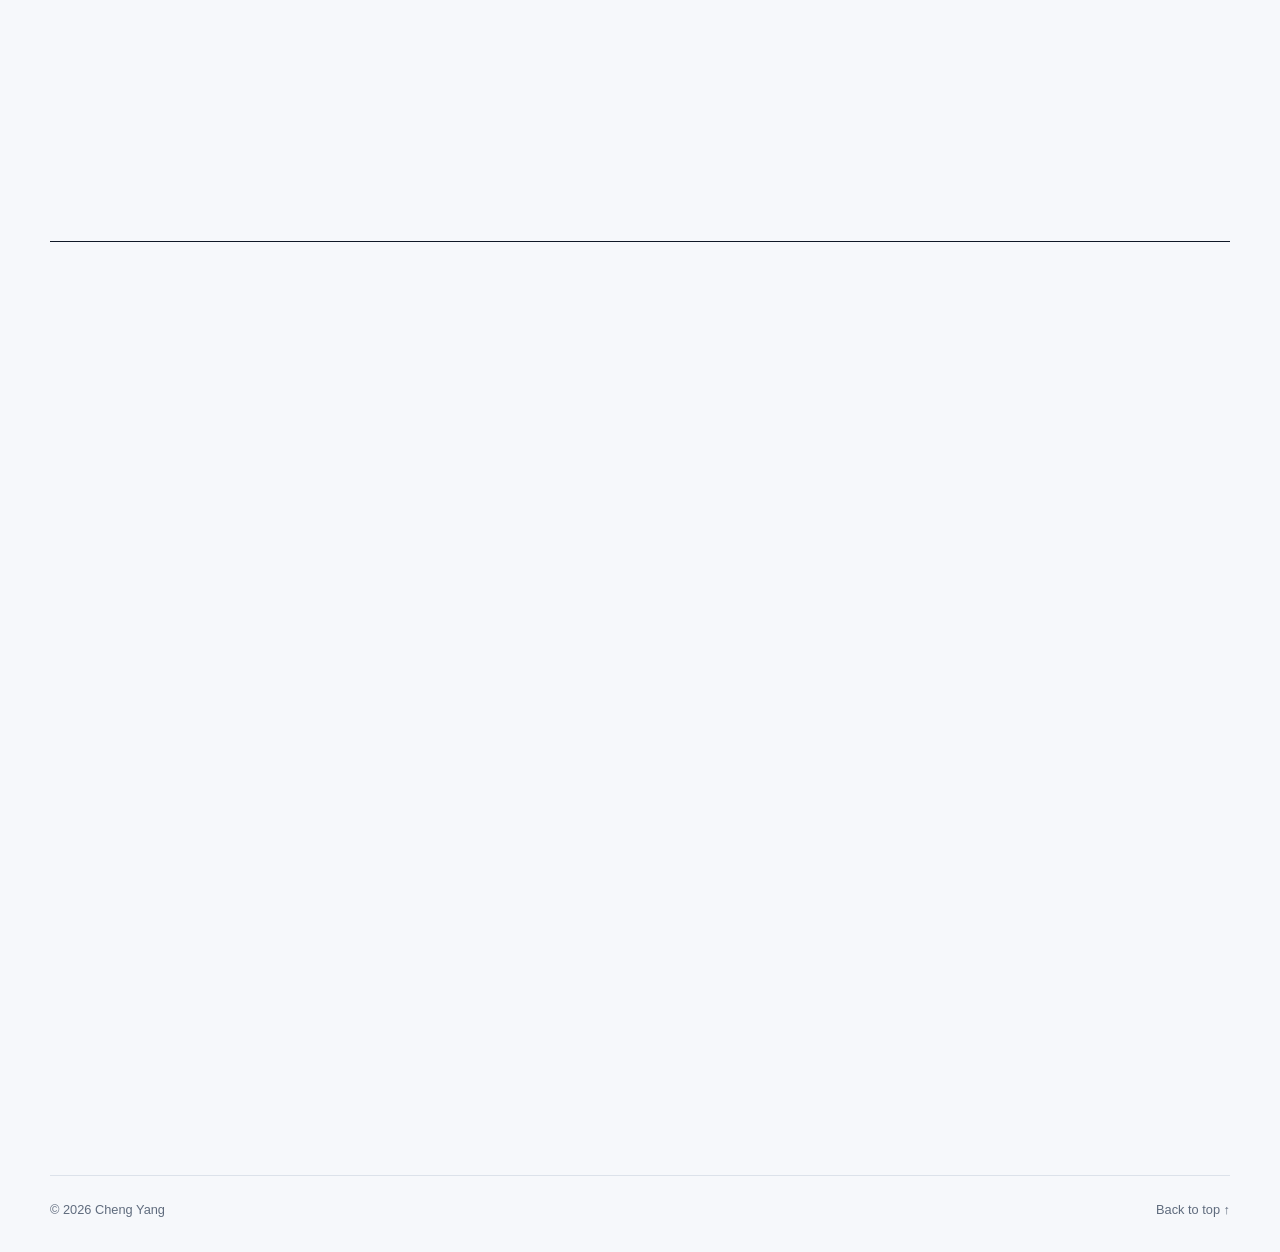
==== commit fb6aeb34: "WAIT entry: list the authors and mark it as in submission Co-Authored-By: Claude Fable 5.2 <noreply@" ====
--- a/index.html
+++ b/index.html
@@ -102,9 +102,15 @@
               <video src="./assets/videos/wait_robotwin_comparison.mp4" poster="./assets/imgs/wait_robotwin_poster.jpg" autoplay muted loop playsinline preload="metadata" aria-label="Side-by-side rollouts on RoboTwin: Zero-WAM + LoRA skips a step of the demonstration, Zero-WAM + WAIT completes all three steps in order"></video>
             </div>
             <div class="publication-copy">
-              <p class="venue">Project · 2026</p>
+              <p class="venue">In submission · 2026</p>
               <h3>WAIT: When to Advance in In-Context Imitation of Long Tasks</h3>
-              <p class="authors"><strong>Cheng Yang</strong> et al.</p>
+              <p class="authors"><strong><a href="https://openreview.net/profile?id=~Cheng_Yang30" target="_blank" rel="noreferrer">Cheng Yang</a></strong>,
+                <a href="https://openreview.net/profile?id=~Xiangjun_Fu1" target="_blank" rel="noreferrer">Xiangjun Fu</a>,
+                <a href="https://openreview.net/profile?id=~Mutian_Tong1" target="_blank" rel="noreferrer">Mutian Tong</a>,
+                <a href="https://openreview.net/profile?id=~Yuchen_Zhou8" target="_blank" rel="noreferrer">Yuchen Zhou</a>,
+                <a href="https://openreview.net/profile?id=~Jiayuan_Mao1" target="_blank" rel="noreferrer">Jiayuan Mao</a>,
+                <a href="https://openreview.net/profile?id=~Jiatao_Gu1" target="_blank" rel="noreferrer">Jiatao Gu</a>
+              </p>
               <p class="paper-summary">Demonstration-conditioned policies trained on short tasks tend to read later parts of a demonstration before the current step is finished. WAIT estimates which parts of the demonstration have been completed and gates the attention accordingly, so that a policy trained on one- and two-step tasks can follow longer demonstrations. An earlier version, <em>Decoupled Reading</em>, was accepted at the CoRL 2026 Workshop on Compositional Generalization for Real-World Robot Learning.</p>
               <div class="paper-links">
                 <a href="./assets/videos/wait_robotwin_comparison.mp4" target="_blank" rel="noreferrer">Video</a>
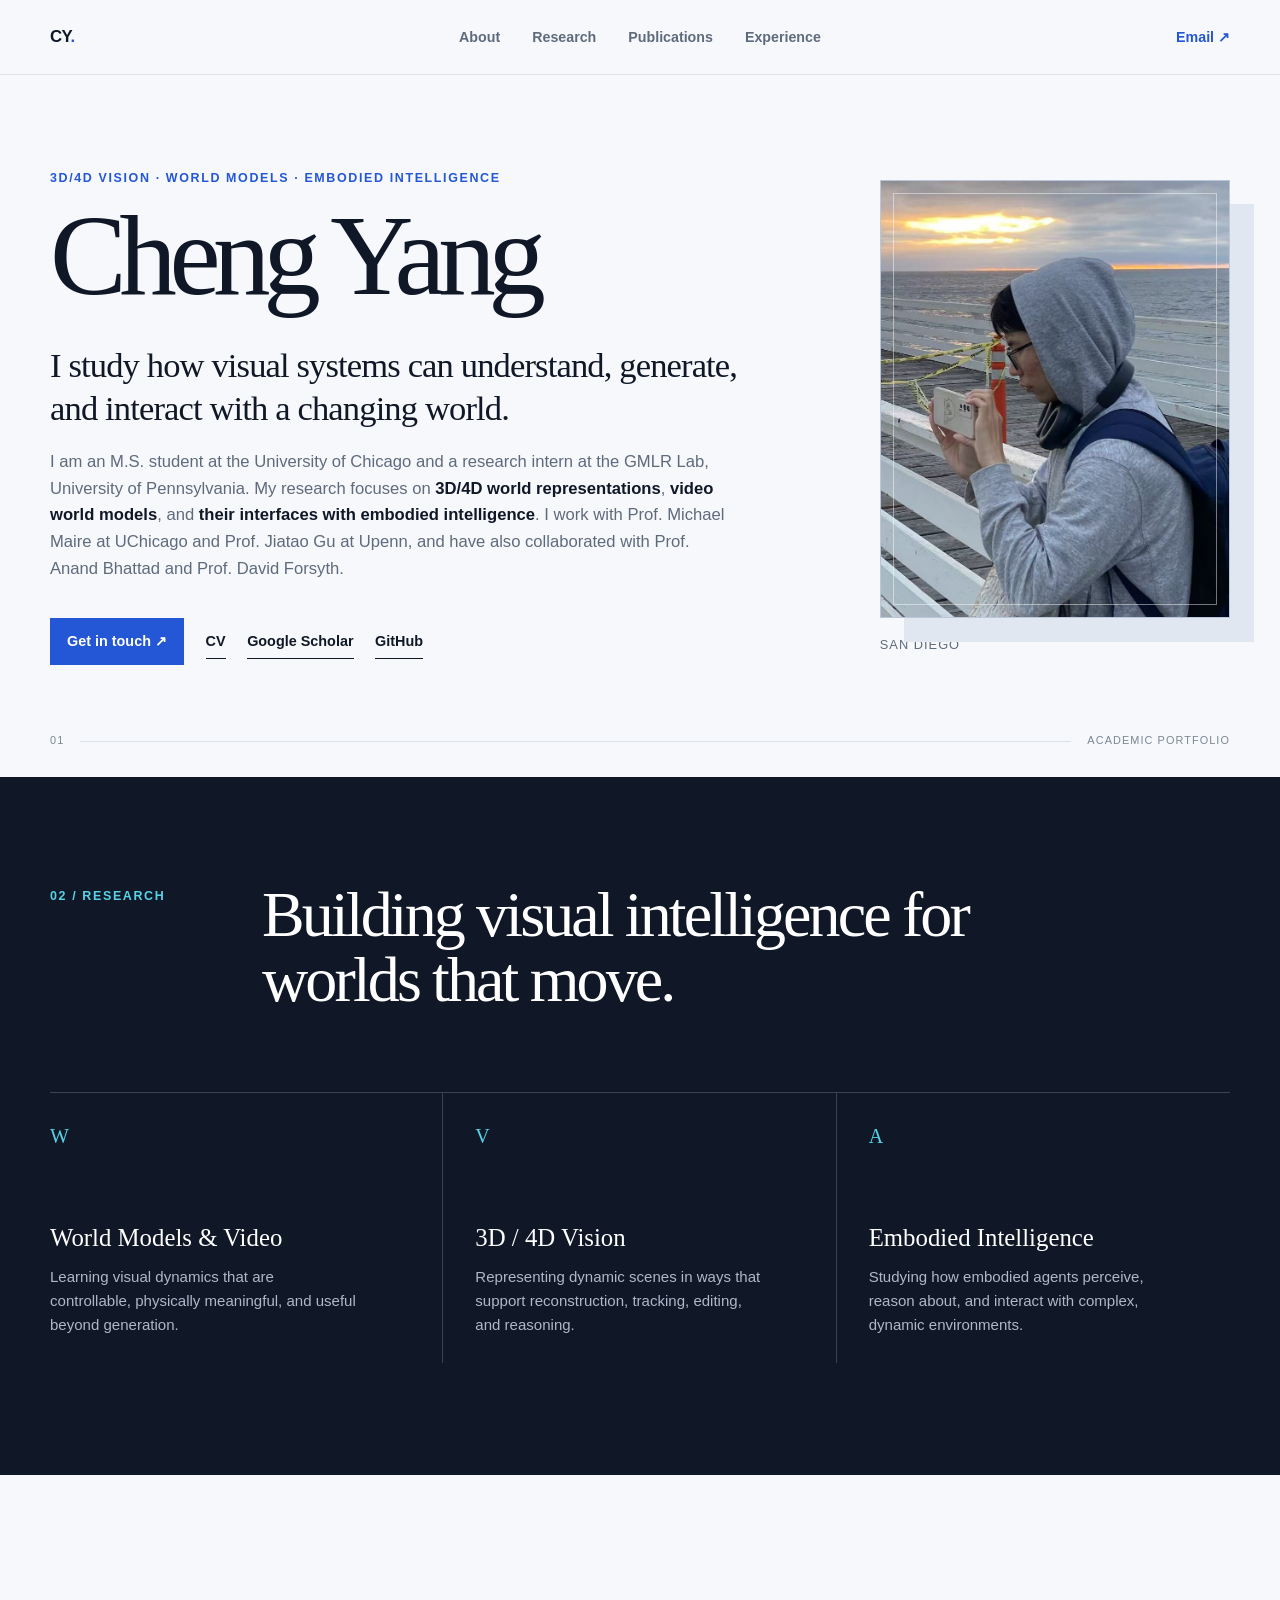
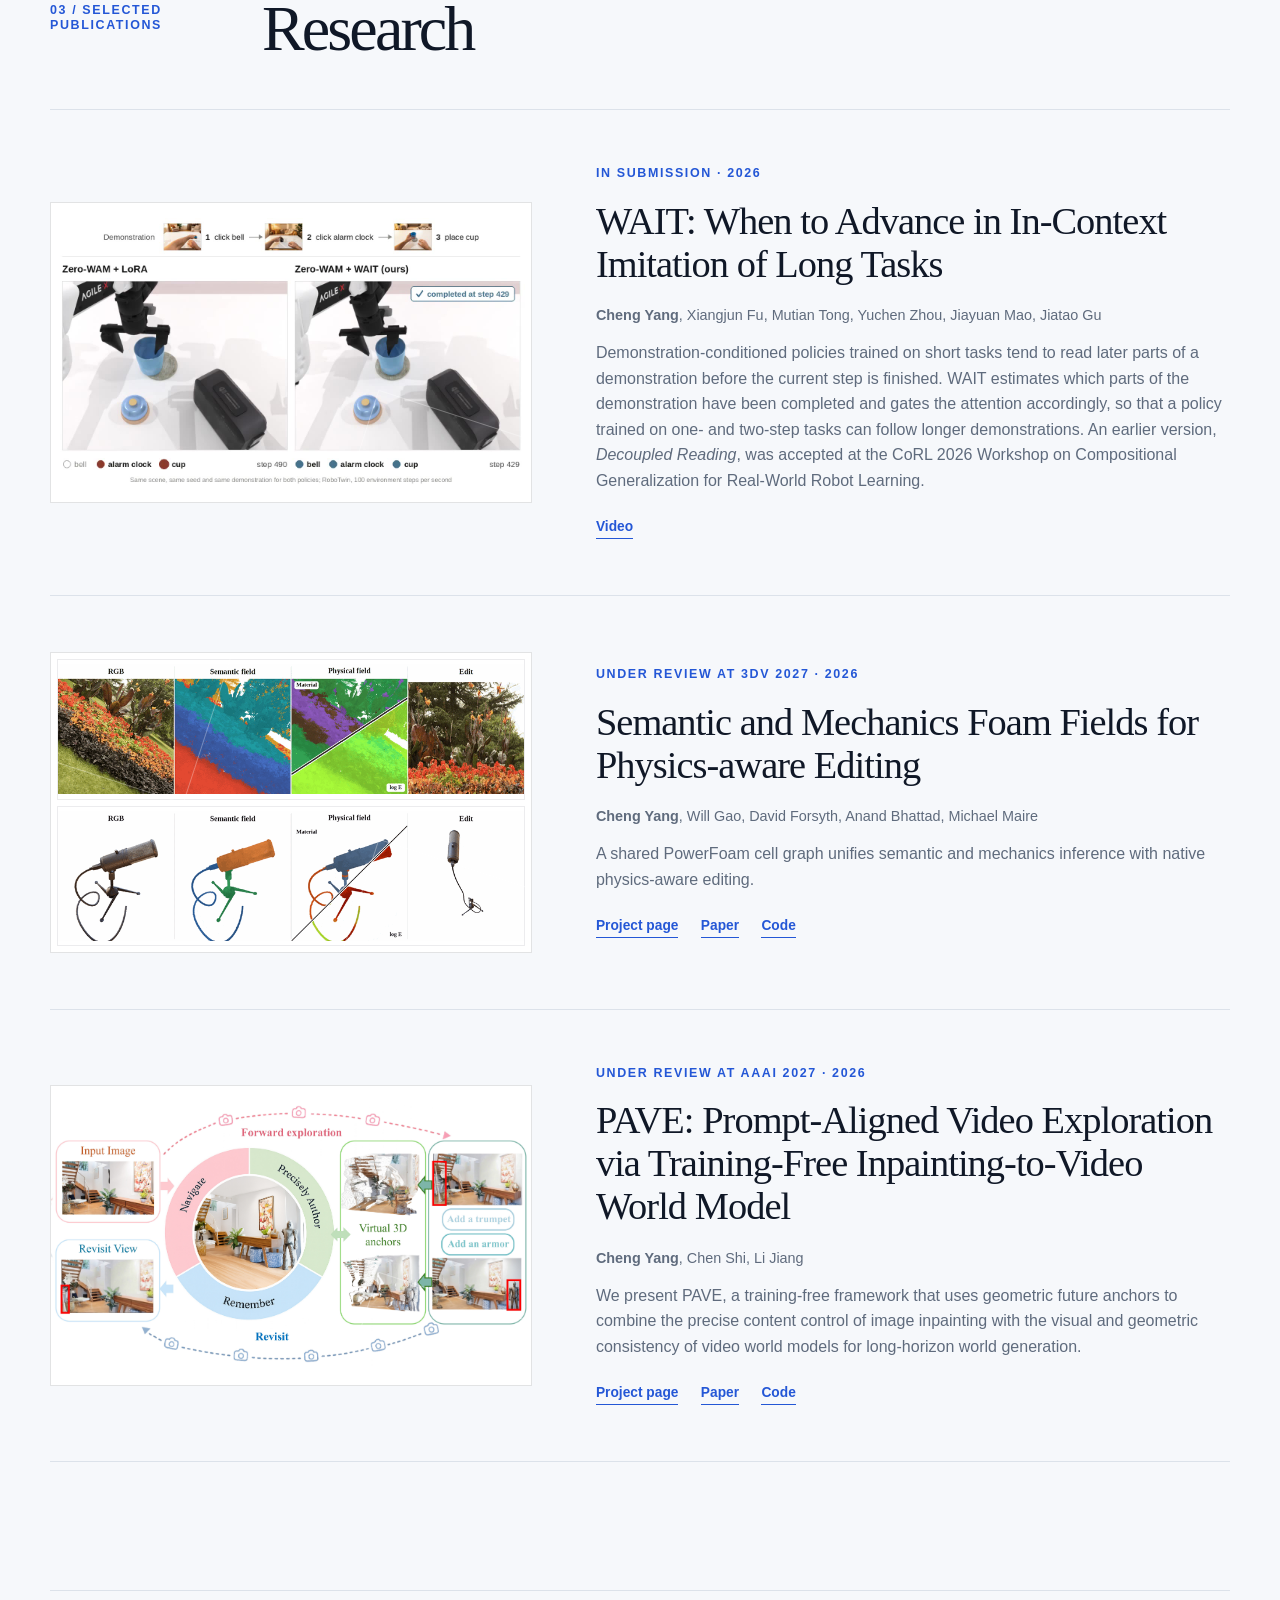
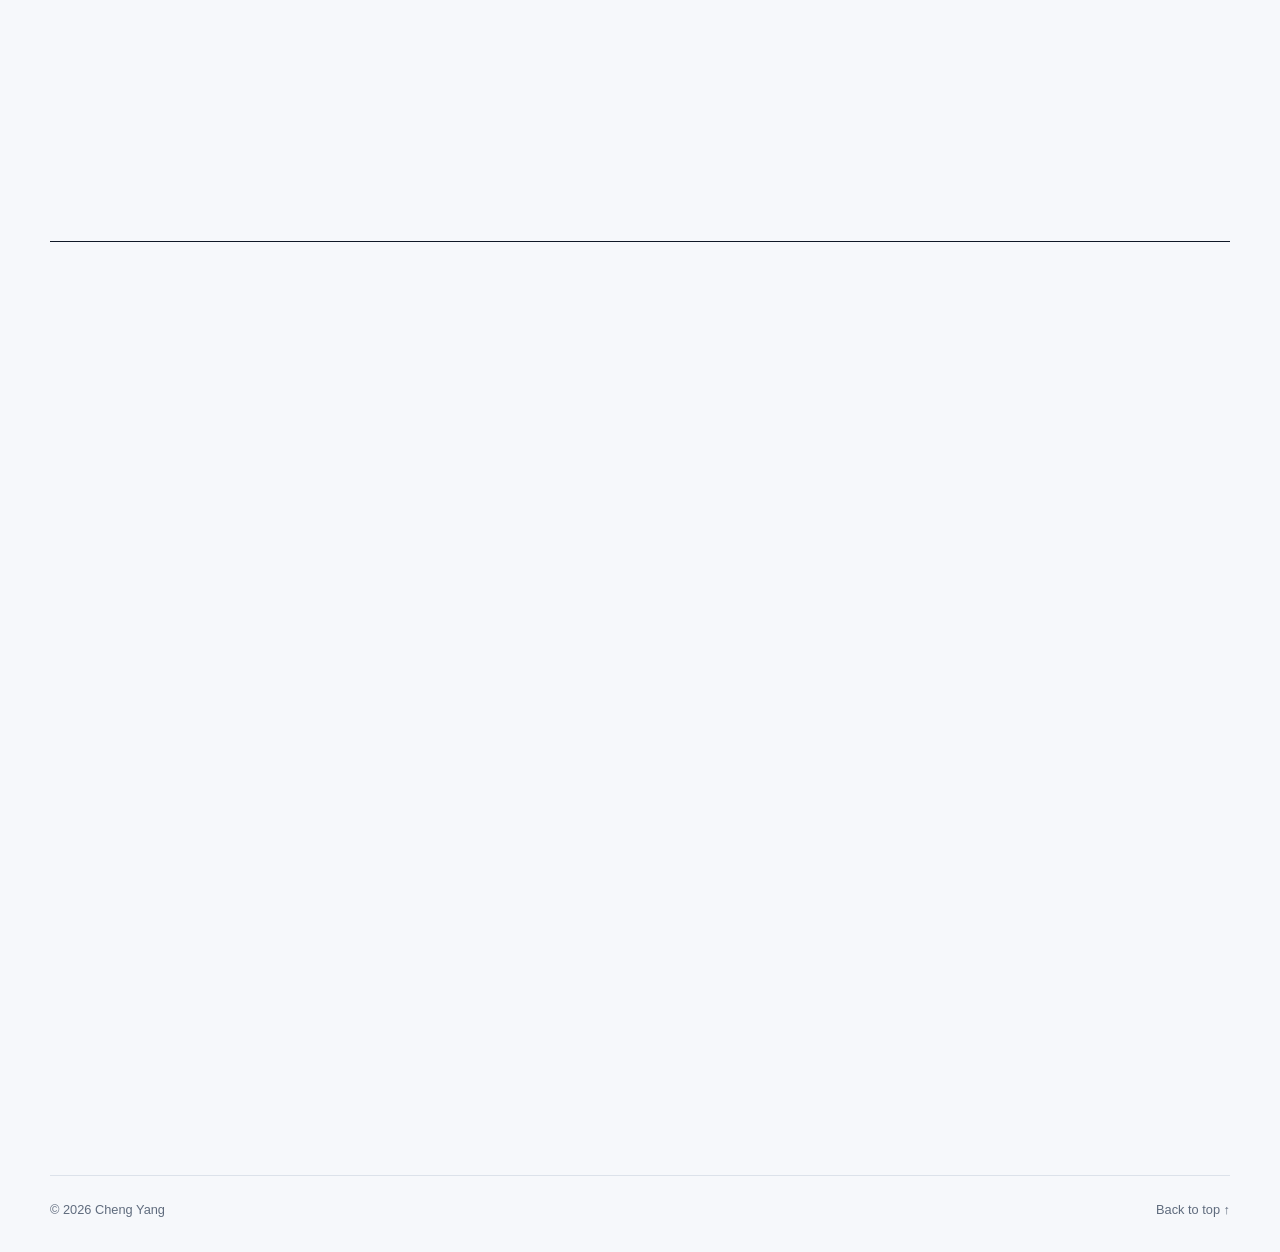
==== commit 43ff960f: "Fix the WAIT video being shown cropped with a cached stylesheet The sizing rule for the video lived " ====
--- a/index.html
+++ b/index.html
@@ -6,7 +6,7 @@
     <meta name="description" content="Cheng Yang's academic homepage — research in visual intelligence, 3D/4D vision, world models, and embodied AI." />
     <meta name="theme-color" content="#f6f8fb" />
     <title>Cheng Yang</title>
-    <link rel="stylesheet" href="./styles.css" />
+    <link rel="stylesheet" href="./styles.css?v=20261119" />
   </head>
   <body>
     <a class="skip-link" href="#main">Skip to content</a>
@@ -99,7 +99,7 @@
           <!-- Duplicate a publication article to add another paper. -->
           <article class="publication reveal">
             <div class="publication-visual paper-blue has-image">
-              <video src="./assets/videos/wait_robotwin_comparison.mp4" poster="./assets/imgs/wait_robotwin_poster.jpg" autoplay muted loop playsinline preload="metadata" aria-label="Side-by-side rollouts on RoboTwin: Zero-WAM + LoRA skips a step of the demonstration, Zero-WAM + WAIT completes all three steps in order"></video>
+              <video width="1280" height="720" style="position:absolute;inset:0;width:100%;height:100%;object-fit:contain;display:block;background:#fff" src="./assets/videos/wait_robotwin_comparison.mp4" poster="./assets/imgs/wait_robotwin_poster.jpg" autoplay muted loop playsinline preload="metadata" aria-label="Side-by-side rollouts on RoboTwin: Zero-WAM + LoRA skips a step of the demonstration, Zero-WAM + WAIT completes all three steps in order"></video>
             </div>
             <div class="publication-copy">
               <p class="venue">In submission · 2026</p>
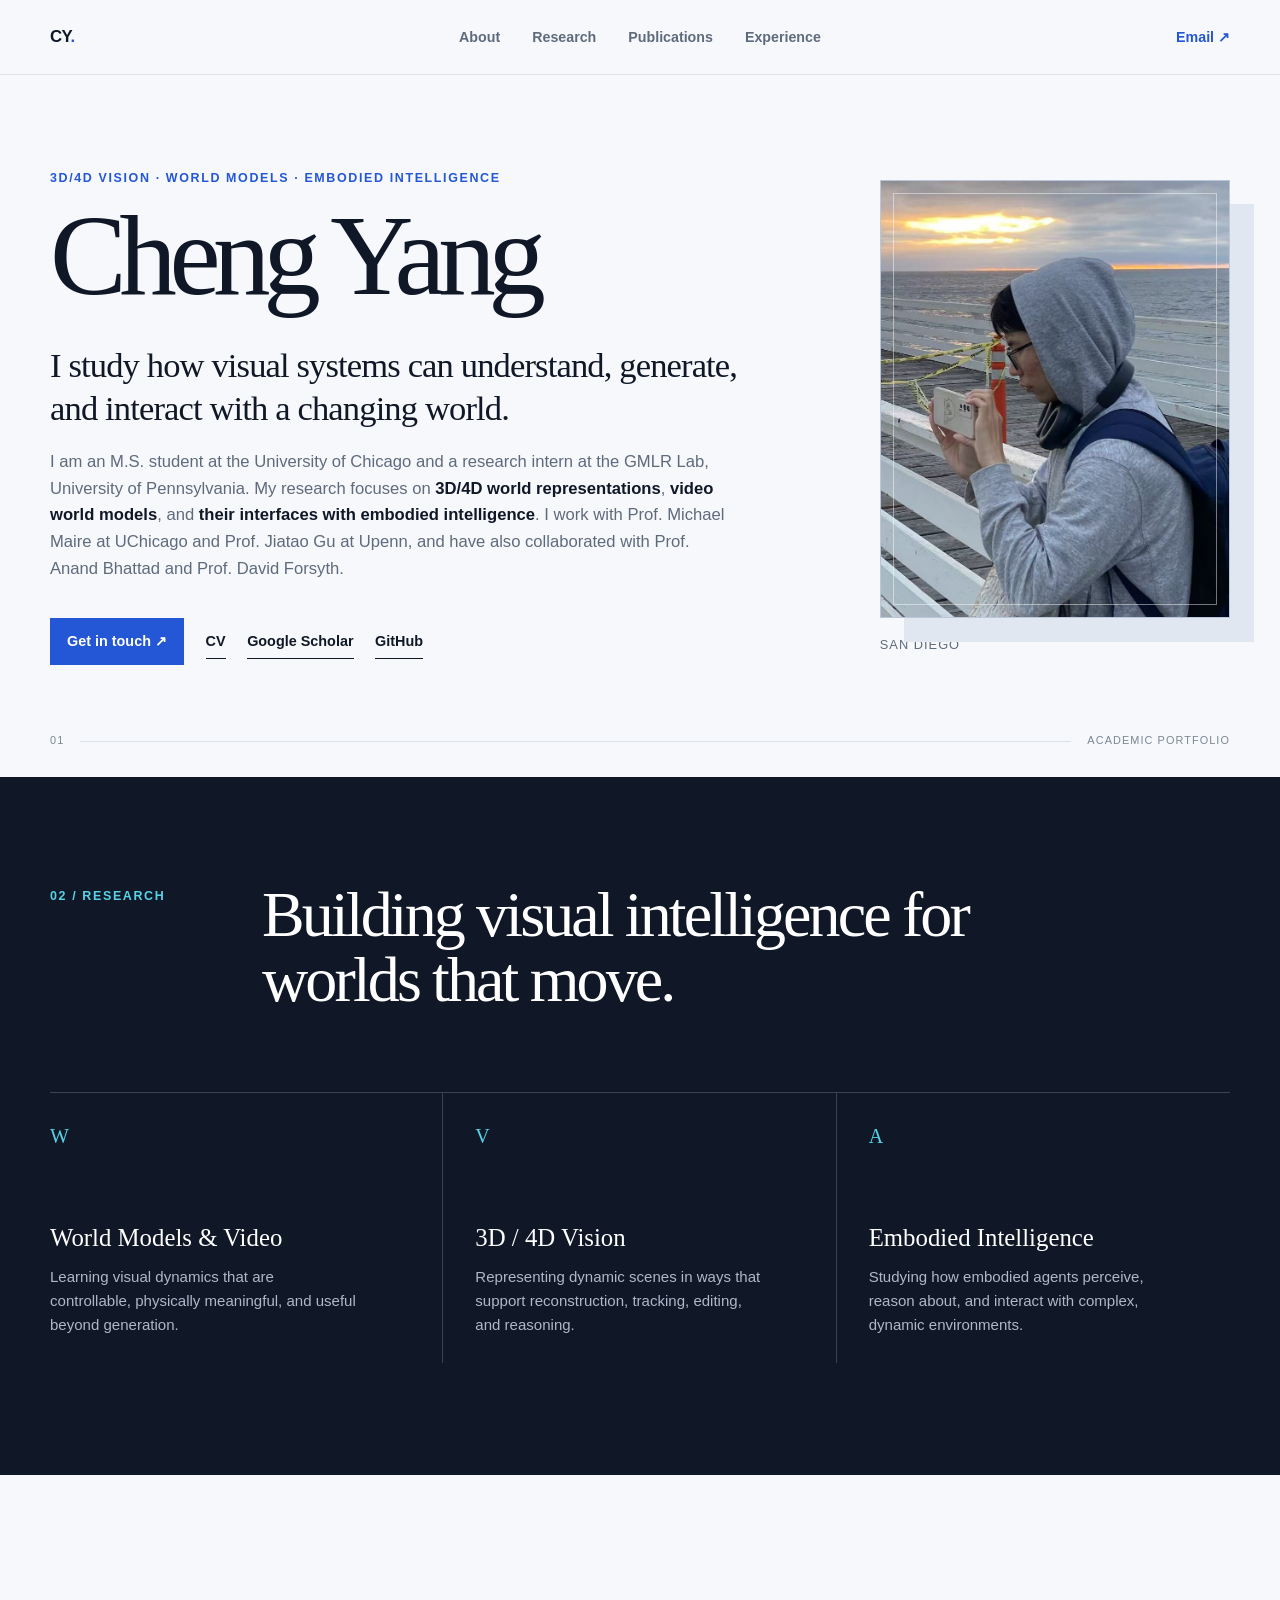
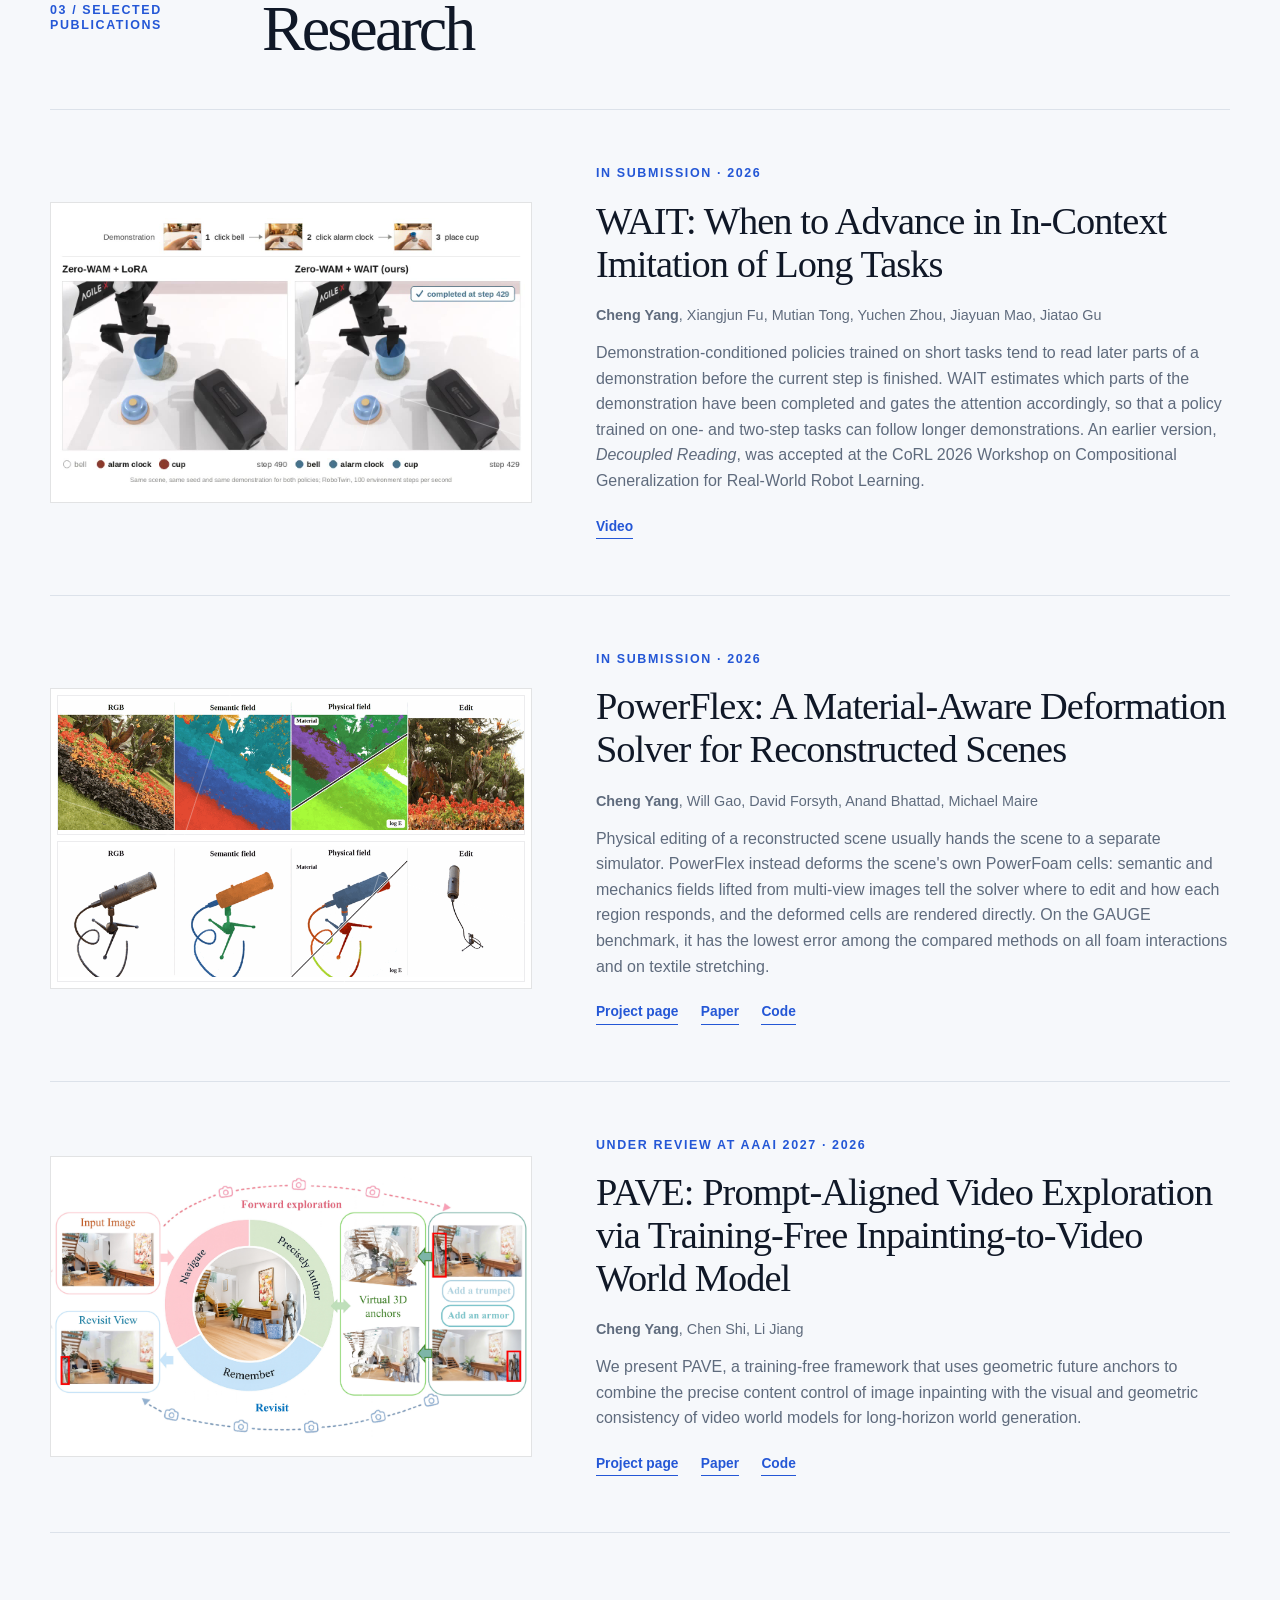
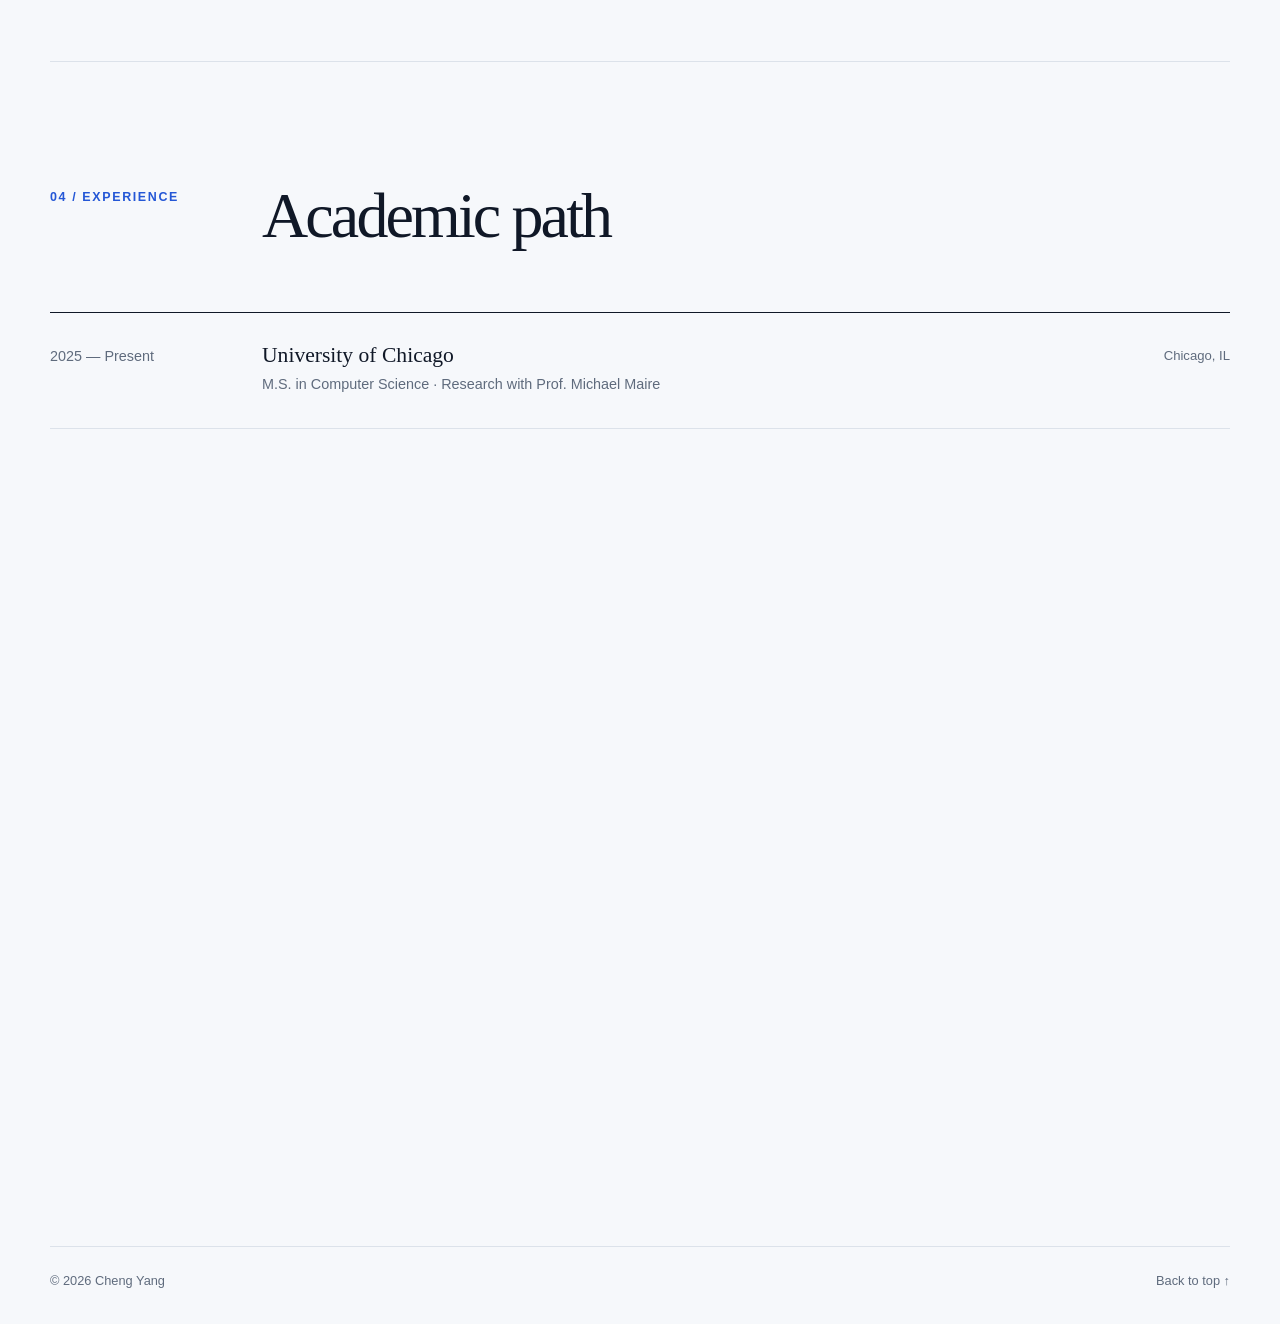
==== commit 0500003a: "Update the foam editing entry to PowerFlex, in submission Co-Authored-By: Claude Fable 5.2 <noreply@" ====
--- a/index.html
+++ b/index.html
@@ -124,15 +124,15 @@
               <img src="./assets/imgs/microphone_demo.gif" alt="Paper visual, lower view" />
             </div>
             <div class="publication-copy">
-              <p class="venue">Under review at 3DV 2027 · 2026</p>
-              <h3>Semantic and Mechanics Foam Fields for Physics-aware Editing</h3>
+              <p class="venue">In submission · 2026</p>
+              <h3>PowerFlex: A Material-Aware Deformation Solver for Reconstructed Scenes</h3>
               <p class="authors"><strong>Cheng Yang</strong>, 
                 <a href="https://scholar.google.com/citations?user=SacEpXoAAAAJ&hl=en" target="_blank" rel="noreferrer">Will Gao</a>,
                 <a href="http://luthuli.cs.uiuc.edu/~daf/" target="_blank" rel="noreferrer">David Forsyth</a>,
                 <a href="https://anandbhattad.github.io/" target="_blank" rel="noreferrer">Anand Bhattad</a>,
                 <a href="https://people.cs.uchicago.edu/~mmaire/" target="_blank" rel="noreferrer">Michael Maire</a>
               </p>
-              <p class="paper-summary">A shared PowerFoam cell graph unifies semantic and mechanics inference with native physics-aware editing.</p>
+              <p class="paper-summary">Physical editing of a reconstructed scene usually hands the scene to a separate simulator. PowerFlex instead deforms the scene's own PowerFoam cells: semantic and mechanics fields lifted from multi-view images tell the solver where to edit and how each region responds, and the deformed cells are rendered directly. On the GAUGE benchmark, it has the lowest error among the compared methods on all foam interactions and on textile stretching.</p>
               <div class="paper-links">
                 <!-- <a href="#">Project page</a><a href="#">Paper</a><a href="#">Code</a> -->
                  <a coming soon href="#">Project page</a><a coming soon href="#">Paper</a><a coming soon href="#">Code</a>
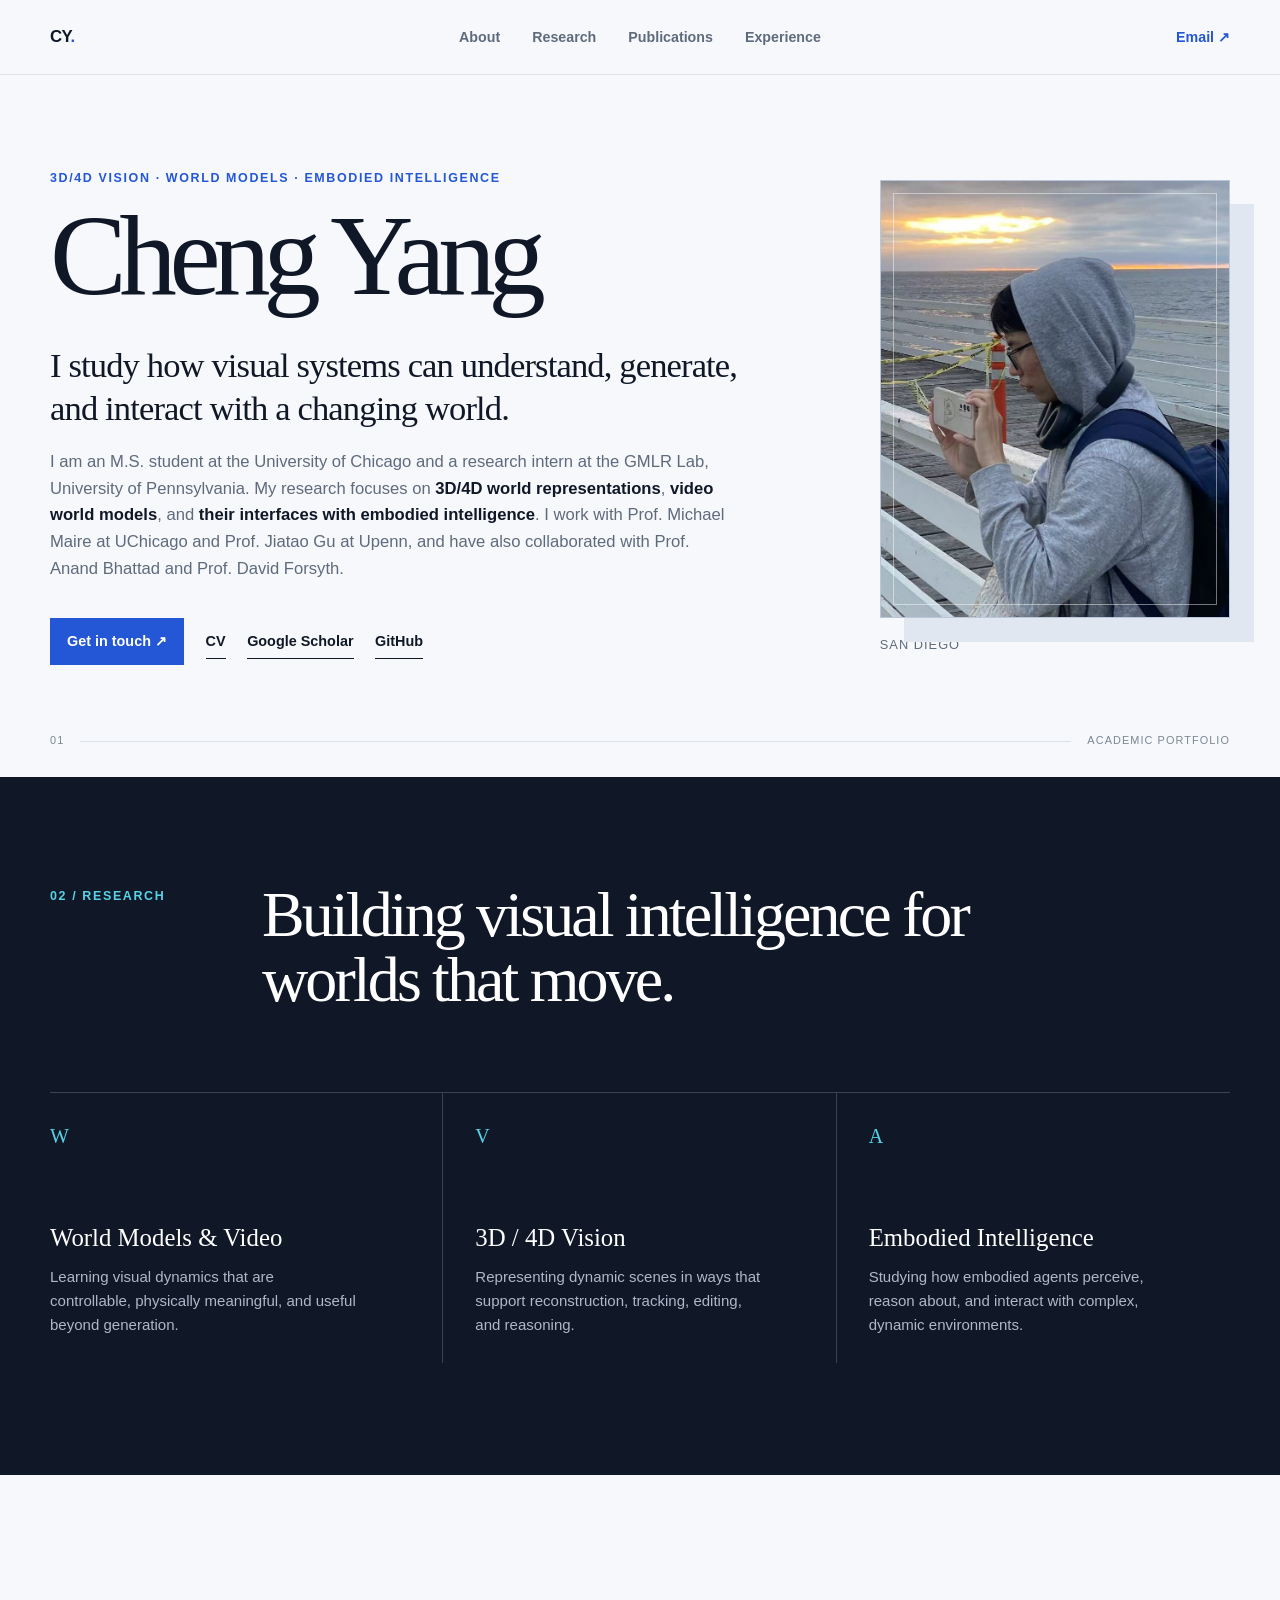
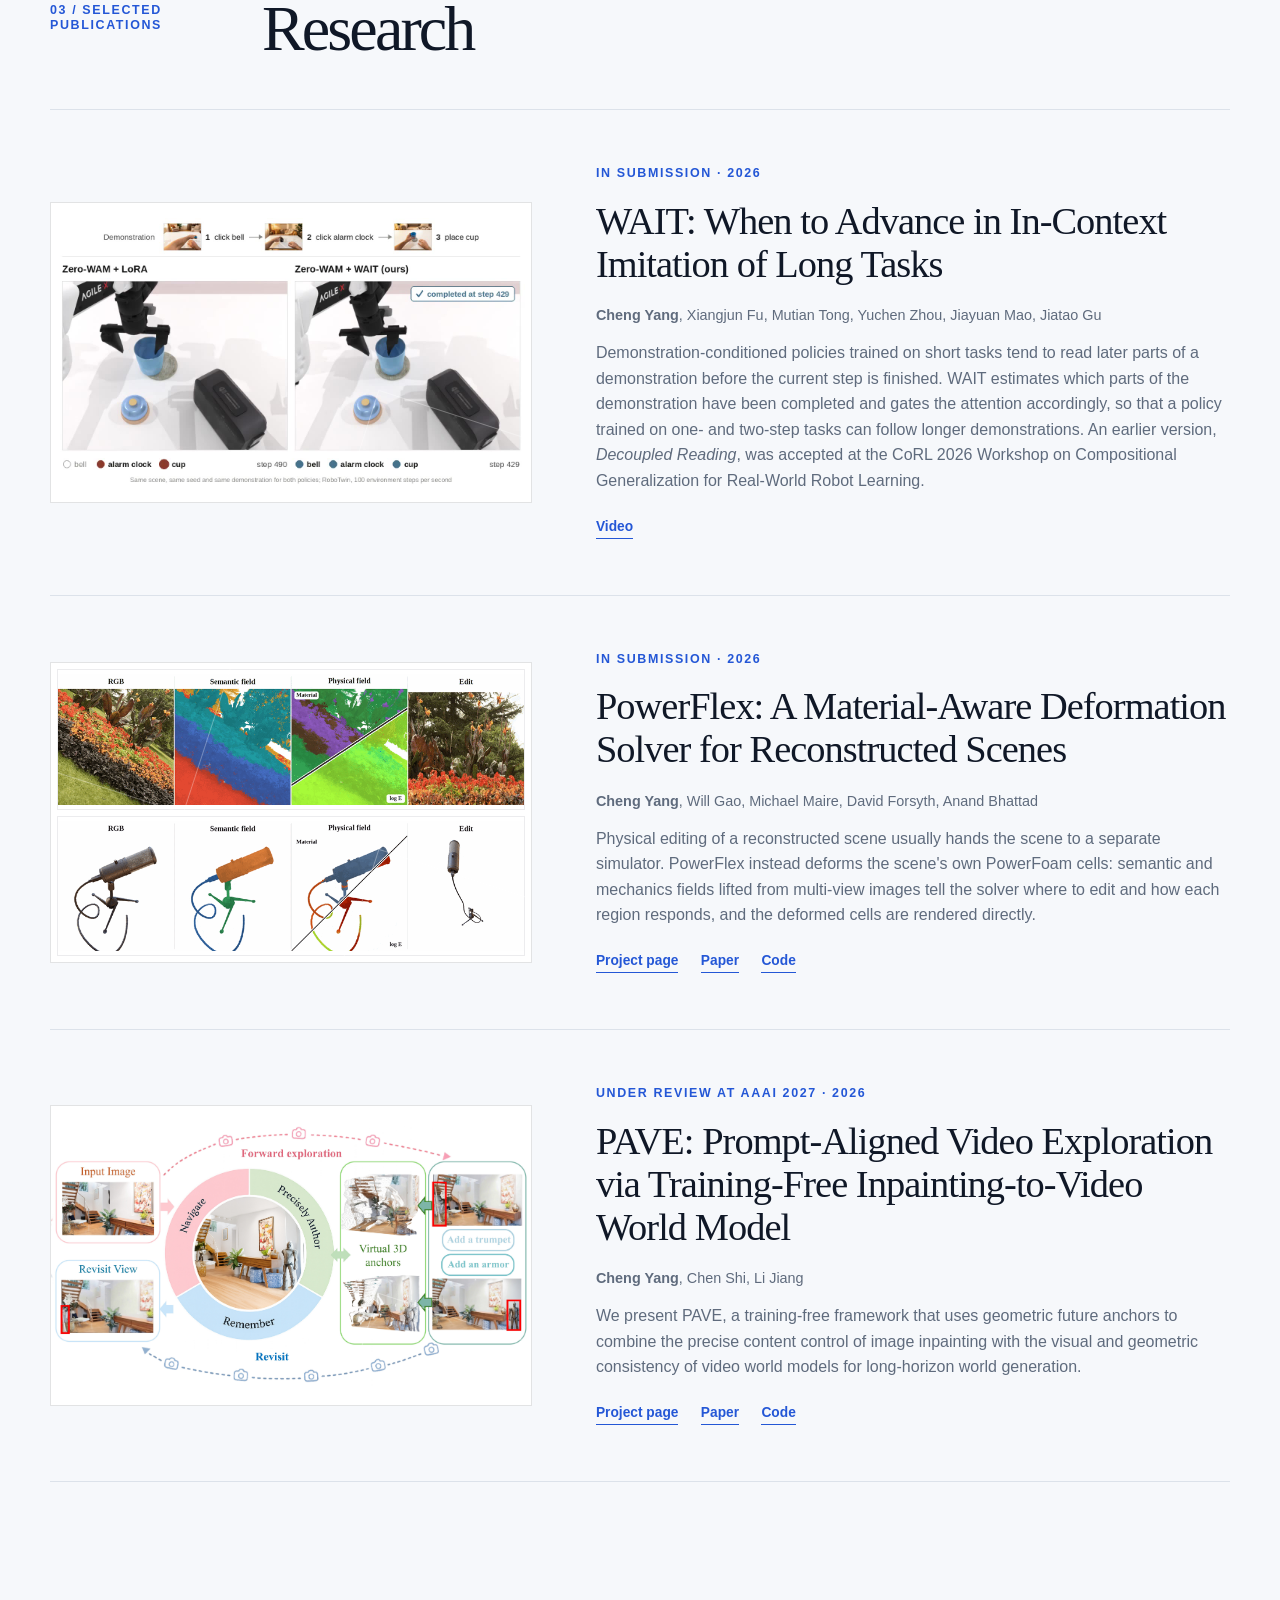
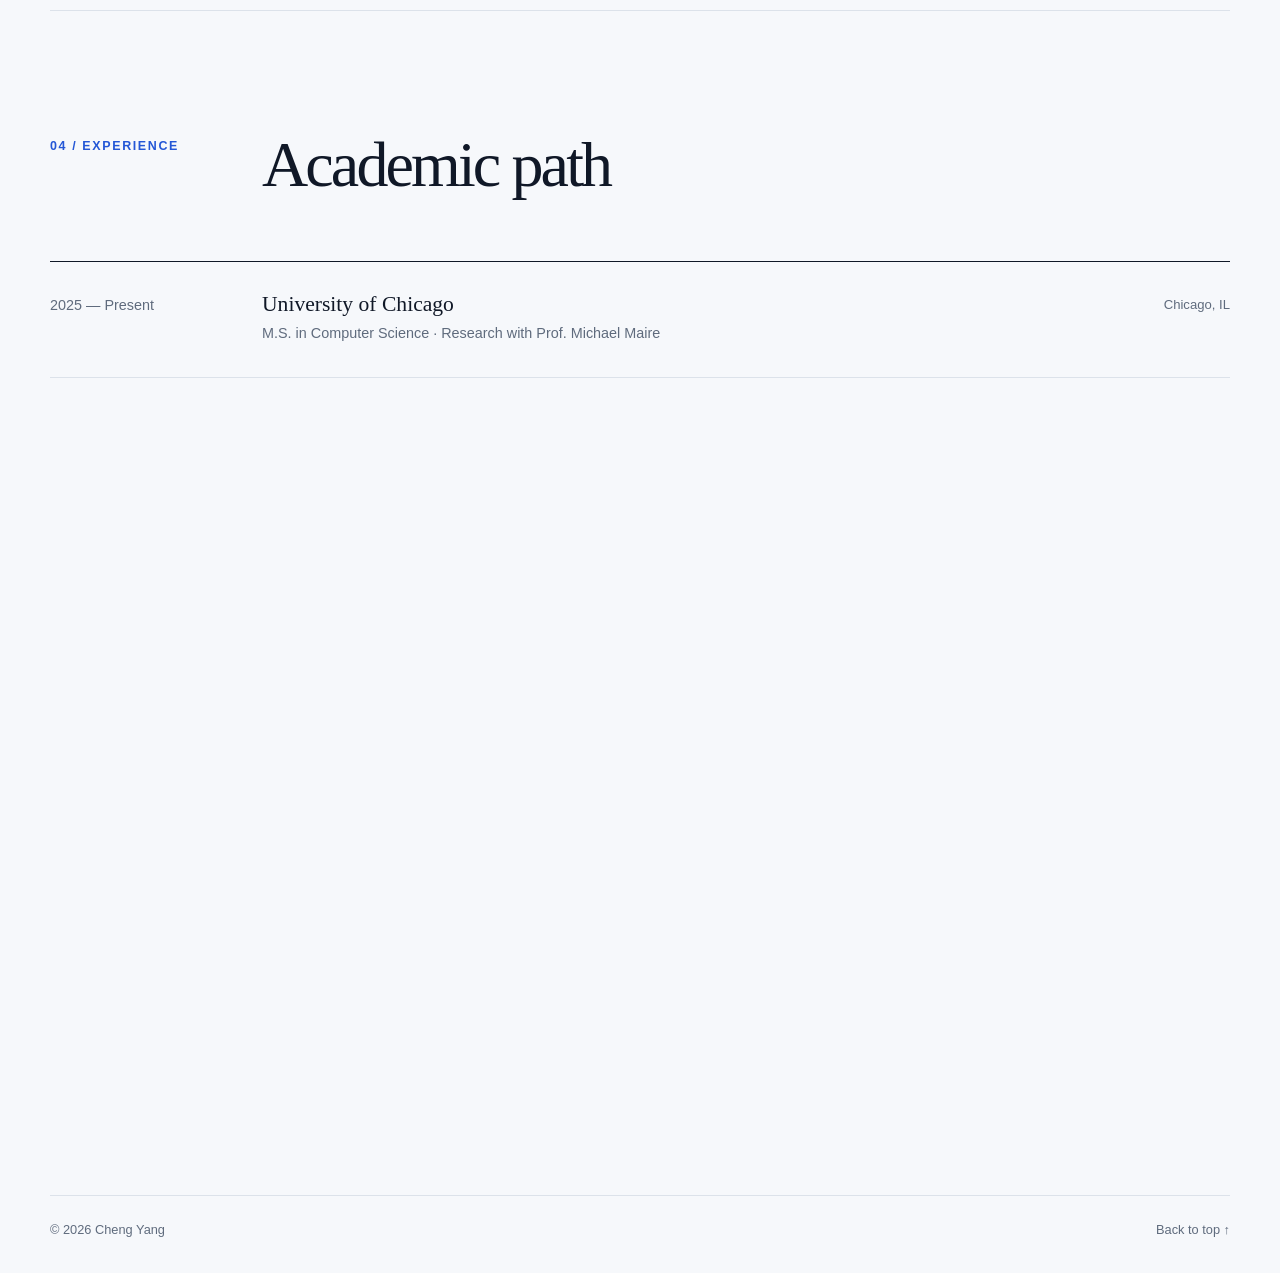
==== commit a271bf81: "Set the PowerFlex author order and drop the benchmark sentence Co-Authored-By: Claude Fable 5.2 <nor" ====
--- a/index.html
+++ b/index.html
@@ -126,13 +126,13 @@
             <div class="publication-copy">
               <p class="venue">In submission · 2026</p>
               <h3>PowerFlex: A Material-Aware Deformation Solver for Reconstructed Scenes</h3>
-              <p class="authors"><strong>Cheng Yang</strong>, 
-                <a href="https://scholar.google.com/citations?user=SacEpXoAAAAJ&hl=en" target="_blank" rel="noreferrer">Will Gao</a>,
-                <a href="http://luthuli.cs.uiuc.edu/~daf/" target="_blank" rel="noreferrer">David Forsyth</a>,
-                <a href="https://anandbhattad.github.io/" target="_blank" rel="noreferrer">Anand Bhattad</a>,
-                <a href="https://people.cs.uchicago.edu/~mmaire/" target="_blank" rel="noreferrer">Michael Maire</a>
+              <p class="authors"><strong><a href="https://openreview.net/profile?id=~Cheng_Yang30" target="_blank" rel="noreferrer">Cheng Yang</a></strong>,
+                <a href="https://openreview.net/profile?id=~Will_Gao2" target="_blank" rel="noreferrer">Will Gao</a>,
+                <a href="https://openreview.net/profile?id=~Michael_Maire1" target="_blank" rel="noreferrer">Michael Maire</a>,
+                <a href="https://openreview.net/profile?id=~David_Forsyth1" target="_blank" rel="noreferrer">David Forsyth</a>,
+                <a href="https://openreview.net/profile?id=~Anand_Bhattad1" target="_blank" rel="noreferrer">Anand Bhattad</a>
               </p>
-              <p class="paper-summary">Physical editing of a reconstructed scene usually hands the scene to a separate simulator. PowerFlex instead deforms the scene's own PowerFoam cells: semantic and mechanics fields lifted from multi-view images tell the solver where to edit and how each region responds, and the deformed cells are rendered directly. On the GAUGE benchmark, it has the lowest error among the compared methods on all foam interactions and on textile stretching.</p>
+              <p class="paper-summary">Physical editing of a reconstructed scene usually hands the scene to a separate simulator. PowerFlex instead deforms the scene's own PowerFoam cells: semantic and mechanics fields lifted from multi-view images tell the solver where to edit and how each region responds, and the deformed cells are rendered directly.</p>
               <div class="paper-links">
                 <!-- <a href="#">Project page</a><a href="#">Paper</a><a href="#">Code</a> -->
                  <a coming soon href="#">Project page</a><a coming soon href="#">Paper</a><a coming soon href="#">Code</a>
